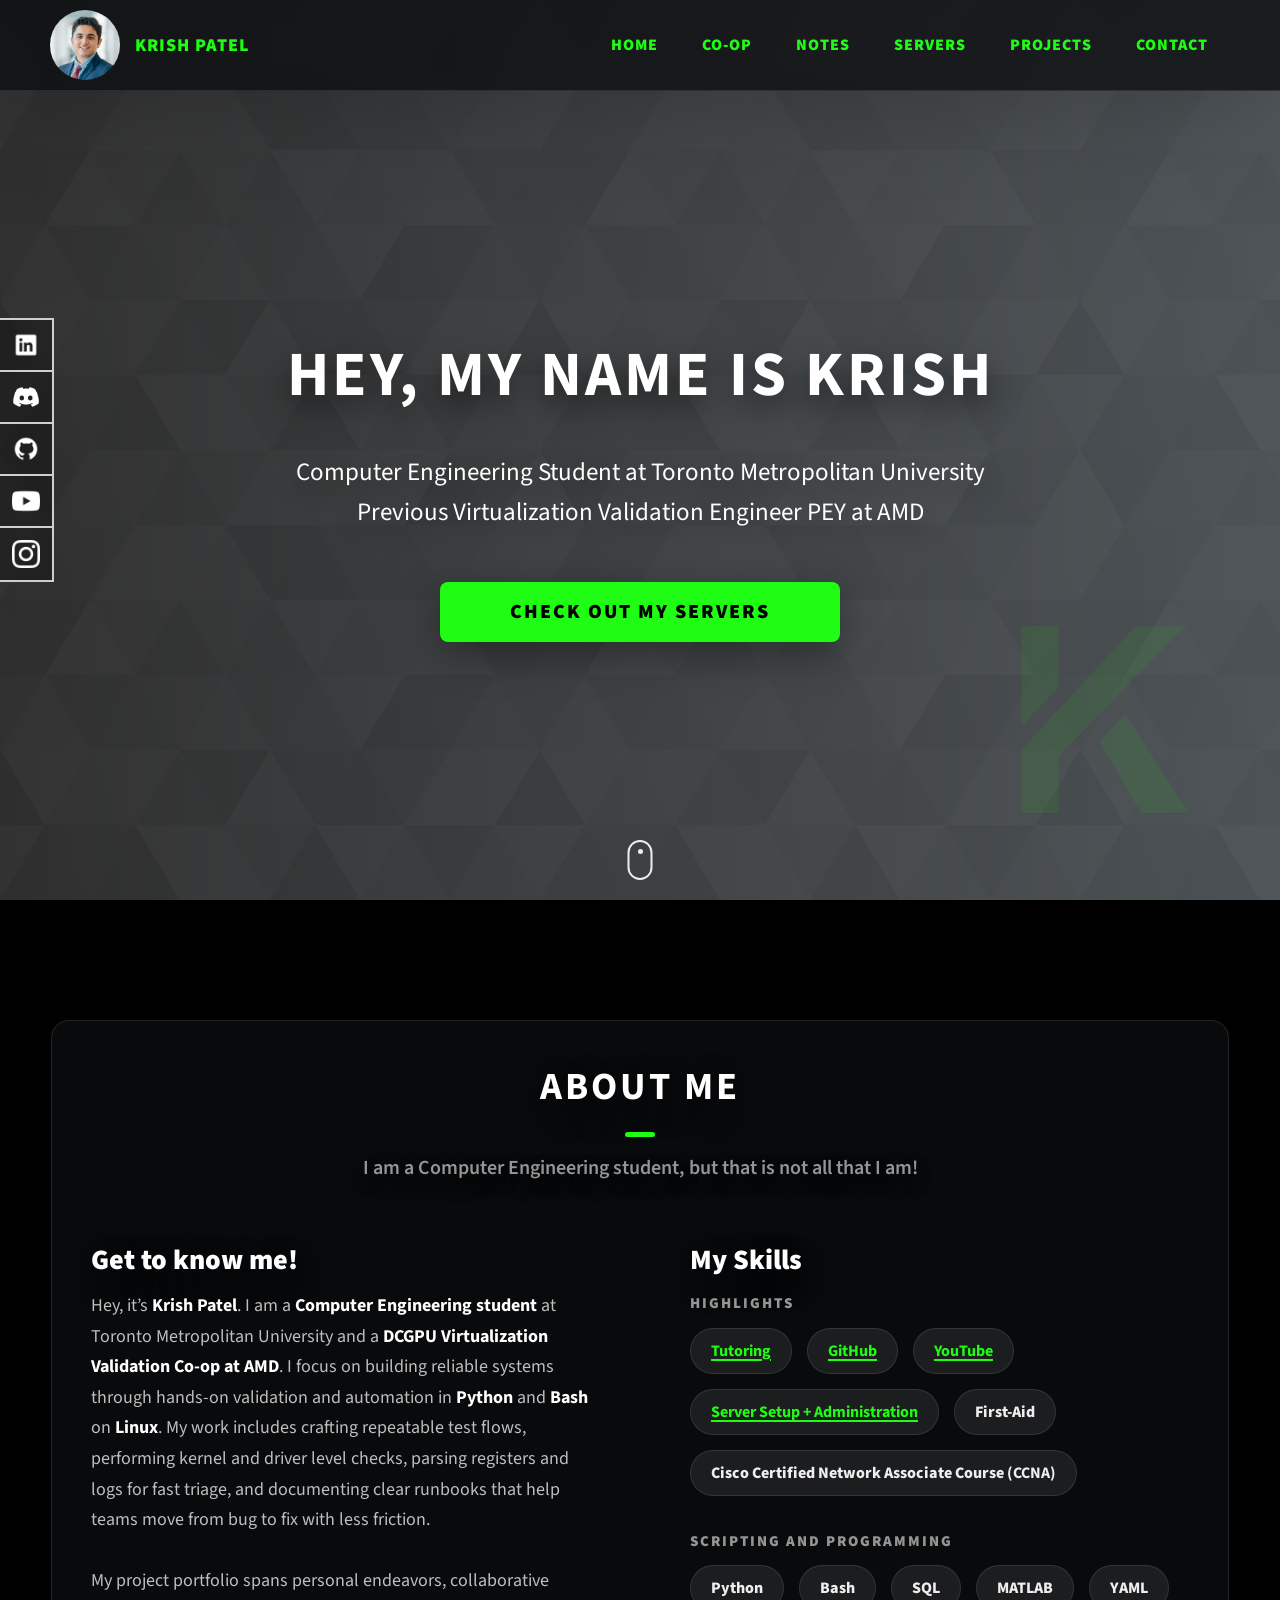
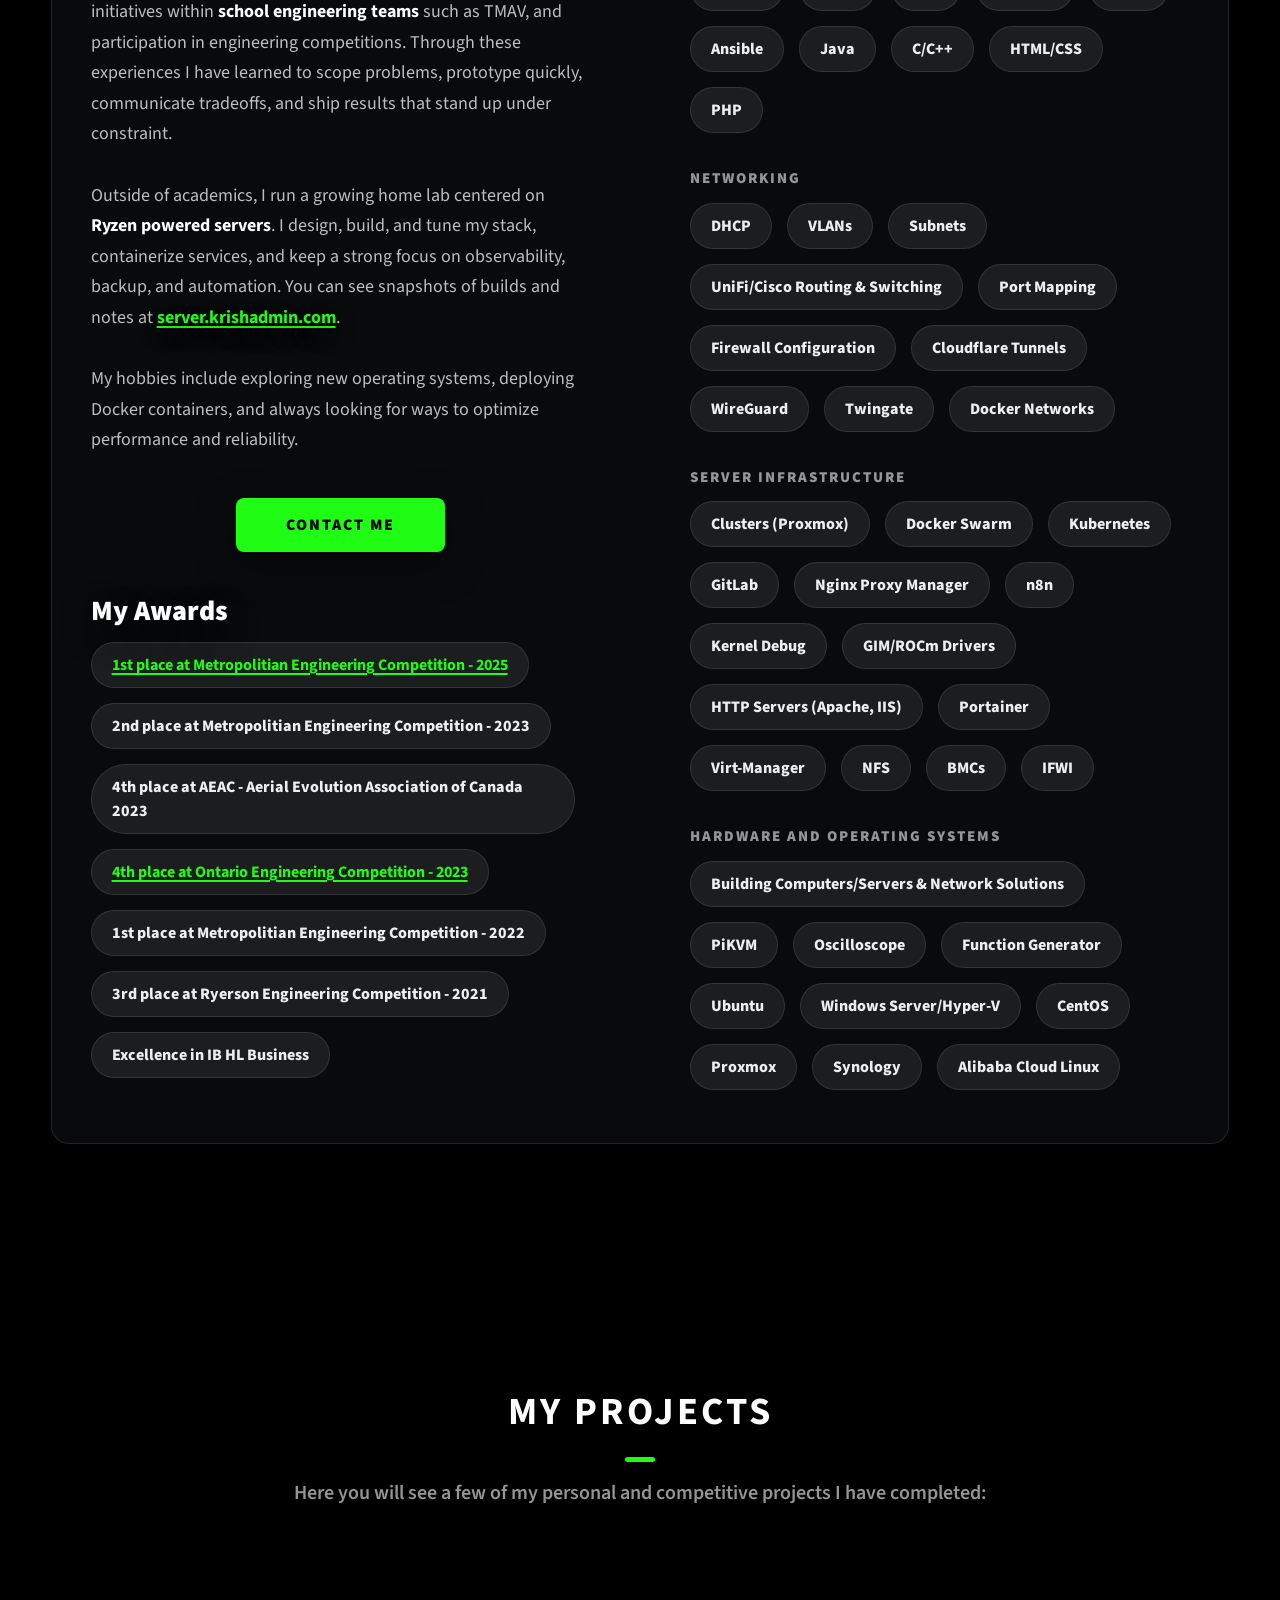
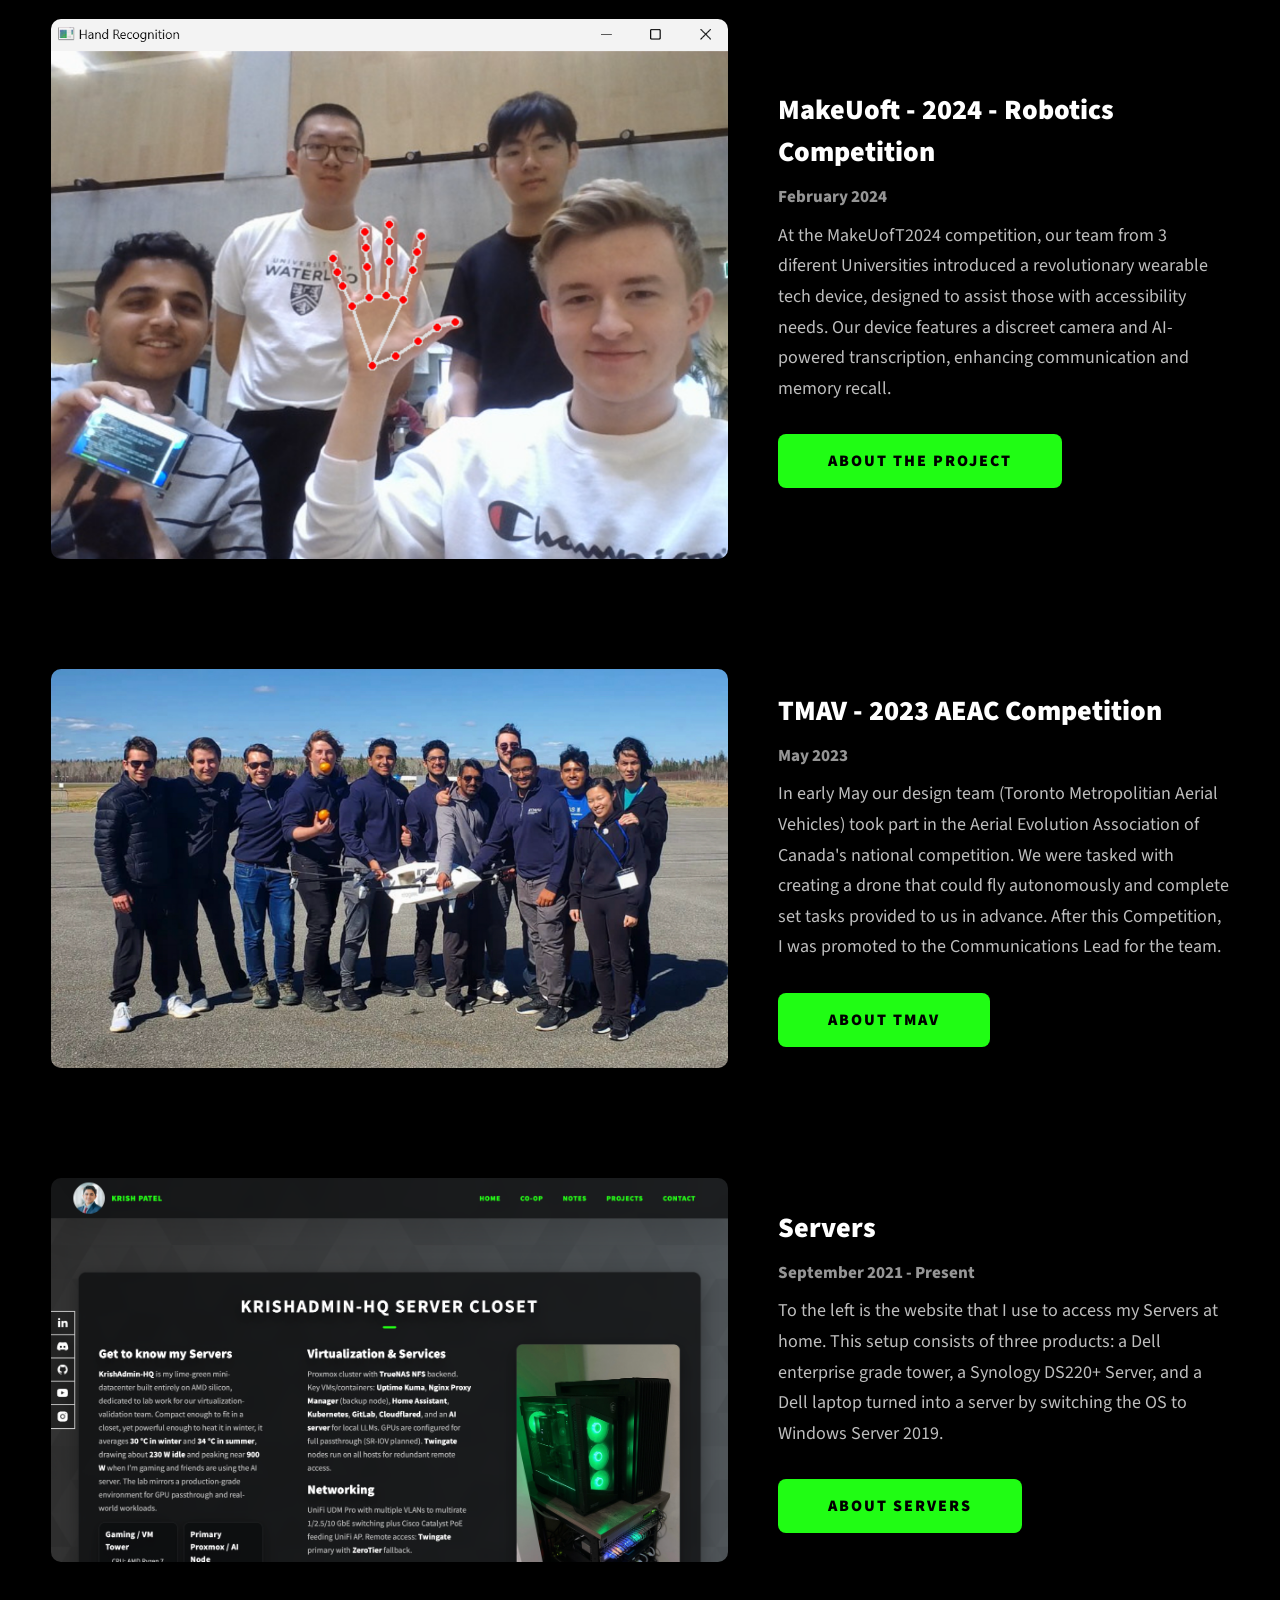
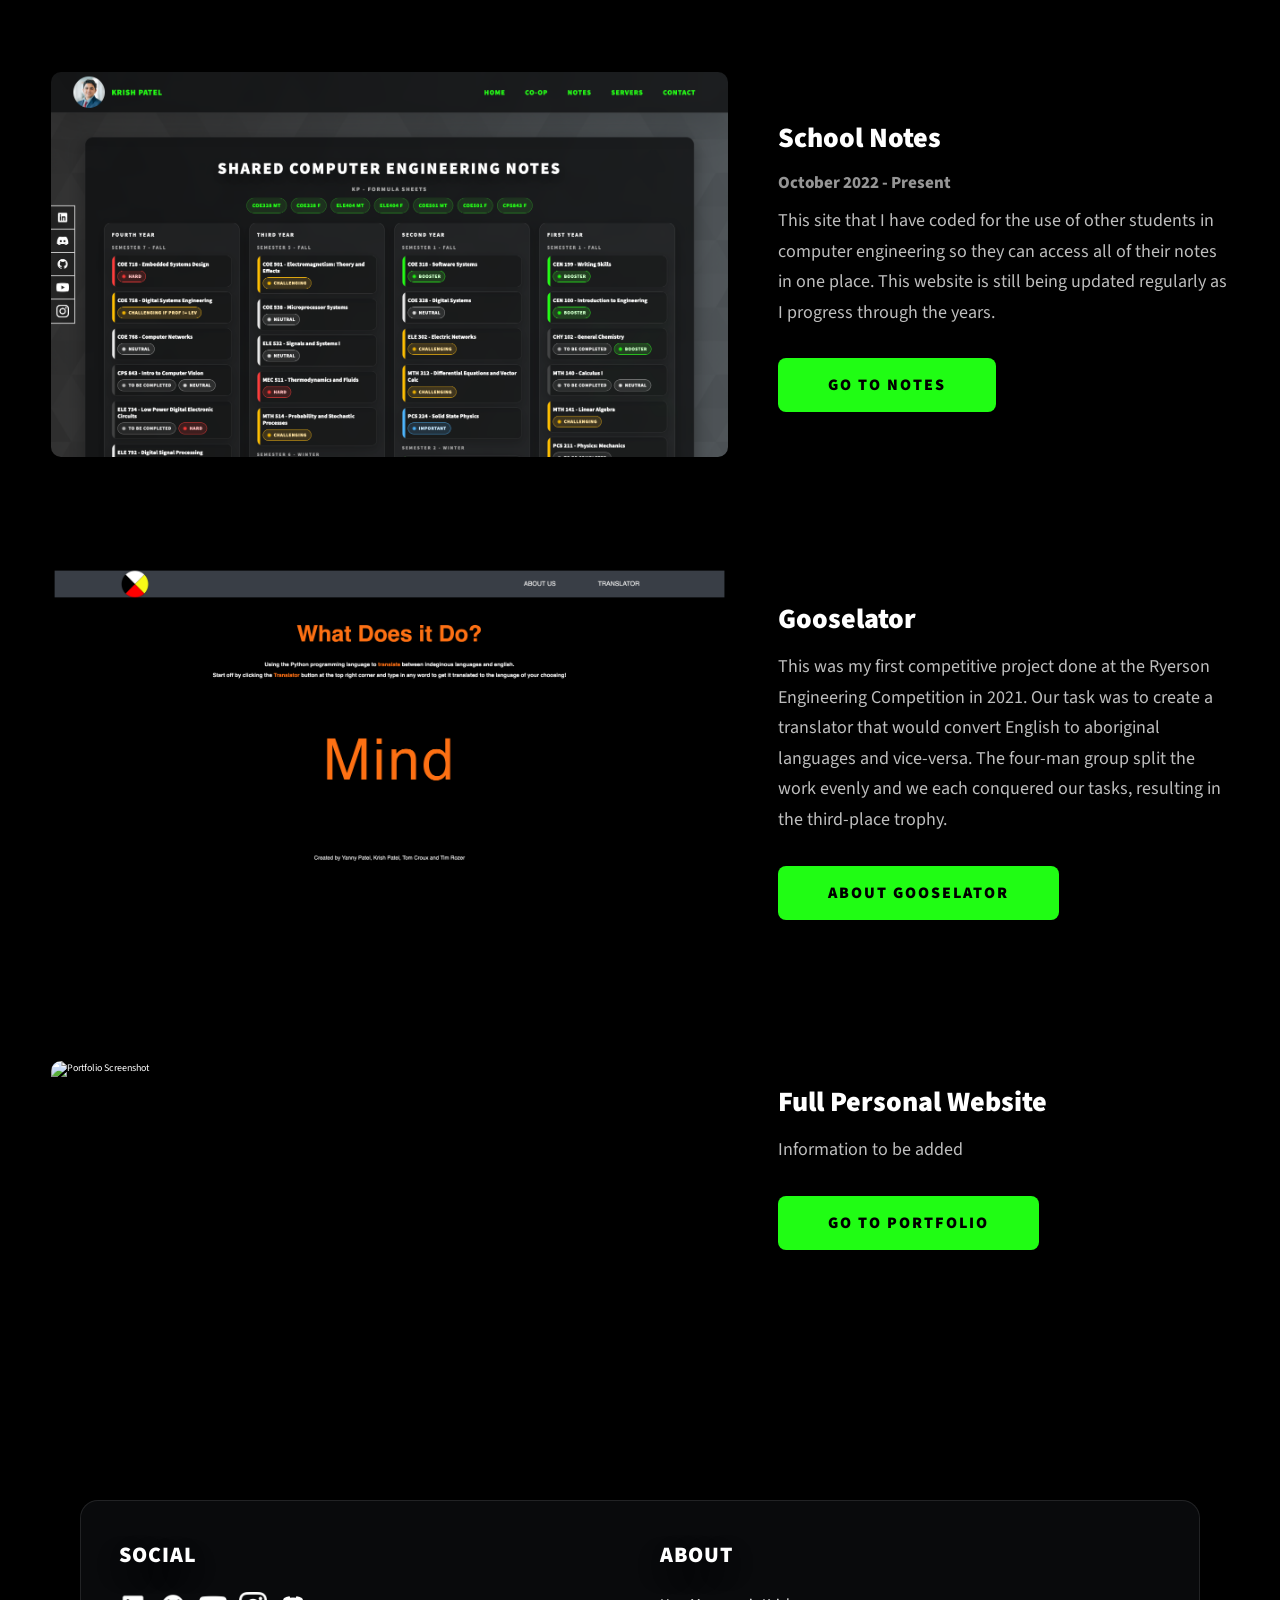
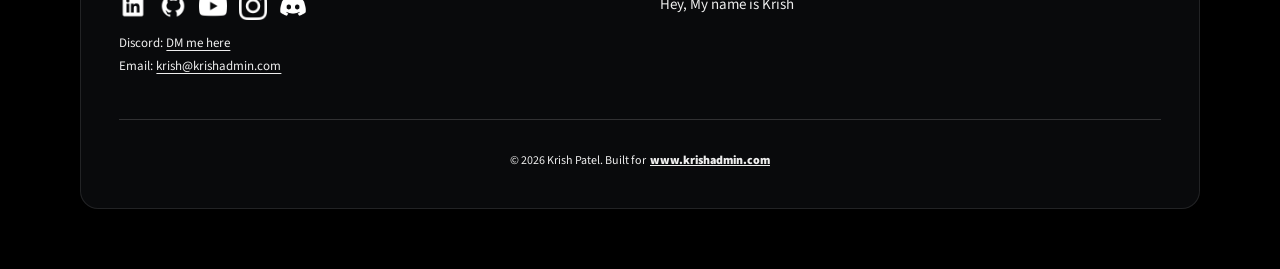
==== index.html @ ad691118 "New feature" ====
<!DOCTYPE html>
<html lang="en">
  <head>
    <meta name="google-site-verification" content="Ins5oDxeE3Eis7ehSoGjG_NsK9qtZJYJtkwU1JOhkPM" />
    <meta charset="UTF-8" />
    <meta name="viewport" content="width=device-width, initial-scale=1" />
    <meta http-equiv="X-UA-Compatible" content="IE=edge" />

    <title>Krish Patel</title>
    <meta name="description" content="Krish Patel's Portfolio" />

    <link rel="icon" href="./pics/LimeK.png" type="image/png" />

    <link rel="preconnect" href="https://fonts.googleapis.com" />
    <link rel="preconnect" href="https://fonts.gstatic.com" crossorigin />
    <link
      href="https://fonts.googleapis.com/css2?family=Source+Sans+3:wght@400;600;700;900&display=swap"
      rel="stylesheet"
    />
  </head>

  <body>
    <a class="skip-link" href="#home">Skip to content</a>

    <header class="header">
      <div class="header__content">
        <a class="header__logo-container" href="https://krishadmin.com" aria-label="Home">
          <div class="header__logo-img-cont">
            <img
              src="./pics/Krish_Patel_Face.jpg"
              alt="Krish Patel"
              class="header__logo-img"
              loading="lazy"
              decoding="async"
            />
          </div>
          <span class="header__logo-sub">Krish Patel</span>
        </a>

        <div class="header__main">
          <ul class="header__links">
            <li class="header__link-wrapper">
              <a href="https://krishadmin.com" class="header__link">Home</a>
            </li>
            <li class="header__link-wrapper">
              <a href="https://co-op.krishadmin.com" class="header__link" rel="noopener noreferrer">Co-op</a>
            </li>
            <li class="header__link-wrapper">
              <a href="https://notes.krishadmin.com" class="header__link" rel="noopener noreferrer">Notes</a>
            </li>
            <li class="header__link-wrapper">
              <a href="https://server.krishadmin.com" class="header__link" rel="noopener noreferrer">Servers</a>
            </li>
            <li class="header__link-wrapper">
              <a href="https://krishadmin.com/#projects" class="header__link">Projects</a>
            </li>
            <li class="header__link-wrapper">
              <a href="https://contact.krishadmin.com" class="header__link" rel="noopener noreferrer">Contact</a>
            </li>
          </ul>

          <button
            class="header__main-ham-menu-cont"
            type="button"
            aria-label="Open menu"
            aria-expanded="false"
            aria-controls="mobileMenu"
          >
            <span class="nav-icon" aria-hidden="true">
              <span></span><span></span><span></span>
            </span>
          </button>
        </div>
      </div>

      <nav class="header__sm-menu d-none" id="mobileMenu" hidden>
        <div class="header__sm-menu-content">
          <ul class="header__sm-menu-links">
            <li class="header__sm-menu-link"><a href="https://krishadmin.com">Home</a></li>
            <li class="header__sm-menu-link"><a href="https://co-op.krishadmin.com" rel="noopener noreferrer">Co-op</a></li>
            <li class="header__sm-menu-link"><a href="https://notes.krishadmin.com" rel="noopener noreferrer">Notes</a></li>
            <li class="header__sm-menu-link"><a href="https://server.krishadmin.com" rel="noopener noreferrer">Servers</a></li>
            <li class="header__sm-menu-link"><a href="https://krishadmin.com/#projects">Projects</a></li>
            <li class="header__sm-menu-link"><a href="https://contact.krishadmin.com" rel="noopener noreferrer">Contact</a></li>
          </ul>
        </div>
      </nav>
    </header>

    <aside class="site-socials" aria-label="Social links">
      <a
        href="https://www.linkedin.com/in/krishpatel-krishadmin"
        class="site-socials__link"
        target="_blank"
        rel="noopener noreferrer"
        aria-label="LinkedIn"
      >
        <img src="./pics/Icon-LinkedIn.png" alt="" class="site-socials__icon" loading="lazy" decoding="async" />
      </a>

      <a
        href="https://discord.com/users/290130274010923010"
        class="site-socials__link"
        target="_blank"
        rel="noopener noreferrer"
        aria-label="Discord"
      >
        <img src="./pics/Icon-Discord.png" alt="" class="site-socials__icon" loading="lazy" decoding="async" />
      </a>

      <a
        href="https://github.com/KrishPAdmin"
        class="site-socials__link"
        target="_blank"
        rel="noopener noreferrer"
        aria-label="GitHub"
      >
        <img src="./pics/Icon-Github.png" alt="" class="site-socials__icon" loading="lazy" decoding="async" />
      </a>

      <a
        href="https://www.youtube.com/channel/UCPOpecefAO1ub4KB50wDmjg"
        class="site-socials__link"
        target="_blank"
        rel="noopener noreferrer"
        aria-label="YouTube"
      >
        <img src="./pics/Icon-Youtube.png" alt="" class="site-socials__icon" loading="lazy" decoding="async" />
      </a>

      <a
        href="https://www.instagram.com/krish_admin/"
        class="site-socials__link site-socials__link--last"
        target="_blank"
        rel="noopener noreferrer"
        aria-label="Instagram"
      >
        <img src="./pics/Icon-Instagram.png" alt="" class="site-socials__icon" loading="lazy" decoding="async" />
      </a>
    </aside>

    <section id="home" class="home-hero">
      <div class="home-hero__content">
        <h1 class="heading-primary">Hey, My name is Krish</h1>

        <div class="home-hero__info">
          <p class="text-primary">
            Computer Engineering Student at Toronto Metropolitan University <br />
            Previous Virtualization Validation Engineer PEY at AMD
          </p>
        </div>

        <div class="home-hero__cta">
          <a
            href="https://server.krishadmin.com"
            class="btn btn--bg"
            style="background-color: #20fd14; color: black;"
            target="_blank"
            rel="noopener noreferrer"
          >
            Check out my Servers
          </a>
        </div>
      </div>

      <div class="home-hero__mouse-scroll-cont" aria-hidden="true">
        <div class="mouse"></div>
      </div>
    </section>

    <section id="about" class="about sec-pad">
      <div class="main-container">
        <div class="glass-panel about__panel">
          <h2 class="heading heading-sec heading-sec__mb-med">
            <span class="heading-sec__mainAbout">About Me</span>
            <span class="heading-sec__sub">
              I am a Computer Engineering student, but that is not all that I am!
            </span>
          </h2>

          <div class="about__content">
            <div class="about__content-main">
              <h3 class="about__content-title">Get to know me!</h3>
              <div class="about__content-details">
                <p class="about__content-details-para">
                  Hey, it’s <strong>Krish Patel</strong>. I am a <strong>Computer Engineering student</strong> at Toronto Metropolitan University and a <strong>DCGPU Virtualization Validation Co-op at AMD</strong>. I focus on building reliable systems through hands-on validation and automation in <strong>Python</strong> and <strong>Bash</strong> on <strong>Linux</strong>. My work includes crafting repeatable test flows, performing kernel and driver level checks, parsing registers and logs for fast triage, and documenting clear runbooks that help teams move from bug to fix with less friction.
                  <br /><br />
                  My project portfolio spans personal endeavors, collaborative initiatives within <strong>school engineering teams</strong> such as TMAV, and participation in engineering competitions. Through these experiences I have learned to scope problems, prototype quickly, communicate tradeoffs, and ship results that stand up under constraint.
                  <br /><br />
                  Outside of academics, I run a growing home lab centered on <strong>Ryzen powered servers</strong>. I design, build, and tune my stack, containerize services, and keep a strong focus on observability, backup, and automation. You can see snapshots of builds and notes at
                  <a class="about-link about-link--sig" href="https://server.krishadmin.com" rel="noopener noreferrer">server.krishadmin.com</a>.
                  <br /><br />
                  My hobbies include exploring new operating systems, deploying Docker containers, and always looking for ways to optimize performance and reliability.
                </p>
              </div>

              <a
                href="https://contact.krishadmin.com"
                class="btn btn--med btn--theme dynamicBgClr about__contact-btn"
                target="_blank"
                rel="noopener noreferrer"
              >
                Contact Me
              </a>

              <div class="about__awards">
                <h3 class="about__content-title">My Awards</h3>
                <div class="skills">
                  <div class="skills__skill"><a class="about-link" href="https://github.com/KrishPAdmin/MEC-2025-Sr-Design-Parking-Garage" target="_blank" rel="noopener noreferrer">1st place at Metropolitian Engineering Competition - 2025</a></div>
                  <div class="skills__skill">2nd place at Metropolitian Engineering Competition - 2023</div>
                  <div class="skills__skill">4th place at AEAC - Aerial Evolution Association of Canada 2023</div>
                  <div class="skills__skill"><a class="about-link" href="https://www.oec-cio.ca" target="_blank" rel="noopener noreferrer">4th place at Ontario Engineering Competition - 2023</a></div>
                  <div class="skills__skill">1st place at Metropolitian Engineering Competition - 2022</div>
                  <div class="skills__skill">3rd place at Ryerson Engineering Competition - 2021</div>
                  <div class="skills__skill">Excellence in IB HL Business</div>
                </div>
              </div>
            </div>

            <div class="about__content-skills">
              <h3 class="about__content-title">My Skills</h3>

              <div class="skills-groups">
                <div class="skills-group">
                  <h4 class="skills-group__title">Highlights</h4>
                  <div class="skills">
                    <div class="skills__skill"><a class="about-link" href="https://tutor.krishadmin.com" rel="noopener noreferrer">Tutoring</a></div>
                    <div class="skills__skill"><a class="about-link" href="https://github.com/KrishPAdmin" target="_blank" rel="noopener noreferrer">GitHub</a></div>
                    <div class="skills__skill"><a class="about-link" href="https://www.youtube.com/channel/UCPOpecefAO1ub4KB50wDmjg" target="_blank" rel="noopener noreferrer">YouTube</a></div>
                    <div class="skills__skill"><a class="about-link" href="https://server.krishadmin.com" rel="noopener noreferrer">Server Setup + Administration</a></div>
                    <div class="skills__skill">First-Aid</div>
                    <div class="skills__skill">Cisco Certified Network Associate Course <strong>(CCNA)</strong></div>
                  </div>
                </div>

                <div class="skills-group">
                  <h4 class="skills-group__title">Scripting and Programming</h4>
                  <div class="skills">
                    <div class="skills__skill">Python</div>
                    <div class="skills__skill">Bash</div>
                    <div class="skills__skill">SQL</div>
                    <div class="skills__skill">MATLAB</div>
                    <div class="skills__skill">YAML</div>
                    <div class="skills__skill">Ansible</div>
                    <div class="skills__skill">Java</div>
                    <div class="skills__skill">C/C++</div>
                    <div class="skills__skill">HTML/CSS</div>
                    <div class="skills__skill">PHP</div>
                  </div>
                </div>

                <div class="skills-group">
                  <h4 class="skills-group__title">Networking</h4>
                  <div class="skills">
                    <div class="skills__skill">DHCP</div>
                    <div class="skills__skill">VLANs</div>
                    <div class="skills__skill">Subnets</div>
                    <div class="skills__skill">UniFi/Cisco Routing & Switching</div>
                    <div class="skills__skill">Port Mapping</div>
                    <div class="skills__skill">Firewall Configuration</div>
                    <div class="skills__skill">Cloudflare Tunnels</div>
                    <div class="skills__skill">WireGuard</div>
                    <div class="skills__skill">Twingate</div>
                    <div class="skills__skill">Docker Networks</div>
                  </div>
                </div>

                <div class="skills-group">
                  <h4 class="skills-group__title">Server Infrastructure</h4>
                  <div class="skills">
                    <div class="skills__skill">Clusters (Proxmox)</div>
                    <div class="skills__skill">Docker Swarm</div>
                    <div class="skills__skill">Kubernetes</div>
                    <div class="skills__skill">GitLab</div>
                    <div class="skills__skill">Nginx Proxy Manager</div>
                    <div class="skills__skill">n8n</div>
                    <div class="skills__skill">Kernel Debug</div>
                    <div class="skills__skill">GIM/ROCm Drivers</div>
                    <div class="skills__skill">HTTP Servers (Apache, IIS)</div>
                    <div class="skills__skill">Portainer</div>
                    <div class="skills__skill">Virt-Manager</div>
                    <div class="skills__skill">NFS</div>
                    <div class="skills__skill">BMCs</div>
                    <div class="skills__skill">IFWI</div>
                  </div>
                </div>

                <div class="skills-group">
                  <h4 class="skills-group__title">Hardware and Operating Systems</h4>
                  <div class="skills">
                    <div class="skills__skill">Building Computers/Servers & Network Solutions</div>
                    <div class="skills__skill">PiKVM</div>
                    <div class="skills__skill">Oscilloscope</div>
                    <div class="skills__skill">Function Generator</div>
                    <div class="skills__skill">Ubuntu</div>
                    <div class="skills__skill">Windows Server/Hyper-V</div>
                    <div class="skills__skill">CentOS</div>
                    <div class="skills__skill">Proxmox</div>
                    <div class="skills__skill">Synology</div>
                    <div class="skills__skill">Alibaba Cloud Linux</div>
                  </div>
                </div>
              </div>
            </div>
          </div>

        </div>
      </div>
    </section>

    <section id="projects" class="projects sec-pad">
      <div class="main-container">
        <h2 class="heading heading-sec heading-sec__mb-bg">
          <span class="heading-sec__main">My Projects</span>
          <span class="heading-sec__sub">
            Here you will see a few of my personal and competitive projects I have completed:
          </span>
        </h2>

        <div class="projects__content">
          <div class="projects__row">
            <div class="projects__row-img-cont">
              <img src="./pics/MakeUoft_Group_Photo.png" alt="MakeUofT Group Photo" class="projects__row-img" loading="lazy" decoding="async" />
            </div>
            <div class="projects__row-content">
              <h3 class="projects__row-content-title">MakeUoft - 2024 - Robotics Competition</h3>
              <p class="projects__meta">February 2024</p>
              <p class="projects__row-content-desc">
                At the MakeUofT2024 competition, our team from 3 diferent Universities introduced a revolutionary wearable tech device, designed to assist those with accessibility needs. Our device features a discreet camera and AI-powered transcription, enhancing communication and memory recall.
              </p>
              <a href="https://devpost.com/software/rasp-debuggers" class="btn btn--med btn--theme dynamicBgClr" target="_blank" rel="noopener noreferrer">About the Project</a>
            </div>
          </div>

          <div class="projects__row">
            <div class="projects__row-img-cont">
              <img src="./pics/TMAV-Alma-2023-Group-Pic.png" alt="TMAV Group Pic" class="projects__row-img" loading="lazy" decoding="async" />
            </div>
            <div class="projects__row-content">
              <h3 class="projects__row-content-title">TMAV - 2023 AEAC Competition</h3>
              <p class="projects__meta">May 2023</p>
              <p class="projects__row-content-desc">
                In early May our design team (Toronto Metropolitian Aerial Vehicles) took part in the Aerial Evolution Association of Canada's national competition. We were tasked with creating a drone that could fly autonomously and complete set tasks provided to us in advance. After this Competition, I was promoted to the Communications Lead for the team.
              </p>
              <a href="https://tmav.ca" class="btn btn--med btn--theme dynamicBgClr" target="_blank" rel="noopener noreferrer">About TMAV</a>
            </div>
          </div>

          <div class="projects__row">
            <div class="projects__row-img-cont">
              <img src="./pics/Server-Portfolio-UI.png" alt="Servers Screenshot" class="projects__row-img" loading="lazy" decoding="async" />
            </div>
            <div class="projects__row-content">
              <h3 class="projects__row-content-title">Servers</h3>
              <p class="projects__meta">September 2021 - Present</p>
              <p class="projects__row-content-desc">
                To the left is the website that I use to access my Servers at home. This setup consists of three products: a Dell enterprise grade tower, a Synology DS220+ Server, and a Dell laptop turned into a server by switching the OS to Windows Server 2019.
              </p>
              <a href="https://server.krishadmin.com" class="btn btn--med btn--theme dynamicBgClr" rel="noopener noreferrer">About Servers</a>
            </div>
          </div>

          <div class="projects__row">
            <div class="projects__row-img-cont">
              <img src="./pics/Notes-Website-UI.png" alt="Notes Page Screenshot" class="projects__row-img" loading="lazy" decoding="async" />
            </div>
            <div class="projects__row-content">
              <h3 class="projects__row-content-title">School Notes</h3>
              <p class="projects__meta">October 2022 - Present</p>
              <p class="projects__row-content-desc">
                This site that I have coded for the use of other students in computer engineering so they can access all of their notes in one place. This website is still being updated regularly as I progress through the years.
              </p>
              <a href="https://notes.krishadmin.com" class="btn btn--med btn--theme dynamicBgClr" rel="noopener noreferrer">Go to Notes</a>
            </div>
          </div>

          <div class="projects__row">
            <div class="projects__row-img-cont">
              <img src="./pics/Gooselator-UI.png" alt="Gooselator Screenshot" class="projects__row-img" loading="lazy" decoding="async" />
            </div>
            <div class="projects__row-content">
              <h3 class="projects__row-content-title">Gooselator</h3>
              <p class="projects__row-content-desc">
                This was my first competitive project done at the Ryerson Engineering Competition in 2021. Our task was to create a translator that would convert English to aboriginal languages and vice-versa. The four-man group split the work evenly and we each conquered our tasks, resulting in the third-place trophy.
              </p>
              <a href="https://gooselator.krishadmin.com" class="btn btn--med btn--theme dynamicBgClr" rel="noopener noreferrer">About Gooselator</a>
            </div>
          </div>

          <div class="projects__row">
            <div class="projects__row-img-cont">
              <img src="./pics/Portfolio-UI.png" alt="Portfolio Screenshot" class="projects__row-img" loading="lazy" decoding="async" />
            </div>
            <div class="projects__row-content">
              <h3 class="projects__row-content-title">Full Personal Website</h3>
              <p class="projects__row-content-desc">Information to be added</p>
              <a href="https://krishadmin.com" class="btn btn--med btn--theme dynamicBgClr" rel="noopener noreferrer">Go to Portfolio</a>
            </div>
          </div>
        </div>
      </div>
    </section>

    <footer class="main-footer" aria-label="Footer">
      <div class="glass-panel footer__panel">
        <div class="main-footer__upper">
          <div class="main-footer__row-1">
            <div class="heading-sm">Social</div>
            <div class="main-footer__social-cont">
              <a href="https://www.linkedin.com/in/krishpatel-krishadmin" target="_blank" rel="noopener noreferrer" aria-label="LinkedIn">
                <img src="./pics/Icon-LinkedIn.png" alt="" class="main-footer__icon" loading="lazy" decoding="async" />
              </a>
              <a href="https://github.com/KrishPAdmin" target="_blank" rel="noopener noreferrer" aria-label="GitHub">
                <img src="./pics/Icon-Github.png" alt="" class="main-footer__icon" loading="lazy" decoding="async" />
              </a>
              <a href="https://www.youtube.com/channel/UCPOpecefAO1ub4KB50wDmjg" target="_blank" rel="noopener noreferrer" aria-label="YouTube">
                <img src="./pics/Icon-Youtube.png" alt="" class="main-footer__icon" loading="lazy" decoding="async" />
              </a>
              <a href="https://www.instagram.com/krish_admin/" target="_blank" rel="noopener noreferrer" aria-label="Instagram">
                <img src="./pics/Icon-Instagram.png" alt="" class="main-footer__icon" loading="lazy" decoding="async" />
              </a>
              <a href="https://discord.com/users/290130274010923010" target="_blank" rel="noopener noreferrer" aria-label="Discord">
                <img src="./pics/Icon-Discord.png" alt="" class="main-footer__icon" loading="lazy" decoding="async" />
              </a>
            </div>

            <div class="footer-emails">
              Discord: <a href="https://discord.com/users/290130274010923010" target="_blank" rel="noopener noreferrer">DM me here</a><br />
              Email: <a href="mailto:krish@krishadmin.com">krish@krishadmin.com</a>
            </div>
          </div>

          <div class="main-footer__row-2">
            <div class="heading-sm">About</div>
            <p class="main-footer__short-desc">
              Hey, My name is Krish
            </p>
          </div>
        </div>

        <div class="main-footer__lower">
          © <span id="yearNow"></span> Krish Patel. Built for <a href="https://krishadmin.com">www.krishadmin.com</a>
        </div>
      </div>
    </footer>

    <script>
      (function () {
        var btn = document.querySelector(".header__main-ham-menu-cont");
        var menu = document.getElementById("mobileMenu");
        var yearNow = document.getElementById("yearNow");

        if (yearNow) yearNow.textContent = String(new Date().getFullYear());
        if (!btn || !menu) return;

        function setOpen(open) {
          btn.setAttribute("aria-expanded", open ? "true" : "false");
          btn.setAttribute("aria-label", open ? "Close menu" : "Open menu");
          menu.hidden = !open;
          menu.classList.toggle("d-none", !open);
          document.body.style.overflow = open ? "hidden" : "";
        }

        function toggle() {
          var isOpen = btn.getAttribute("aria-expanded") === "true";
          setOpen(!isOpen);
        }

        btn.addEventListener("click", toggle);

        btn.addEventListener("keydown", function (e) {
          if (e.key === "Enter" || e.key === " ") {
            e.preventDefault();
            toggle();
          }
          if (e.key === "Escape") setOpen(false);
        });

        menu.addEventListener("click", function (e) {
          var a = e.target && e.target.closest ? e.target.closest("a") : null;
          if (a) setOpen(false);
        });

        document.addEventListener("keydown", function (e) {
          if (e.key === "Escape") setOpen(false);
        });

        window.addEventListener("resize", function () {
          if (window.matchMedia && window.matchMedia("(min-width: 601px)").matches) setOpen(false);
        });

        setOpen(false);
      })();
    </script>

    <style>
      :root {
        --accent: #20fd14;
        --bg: #000;
        --shadow: 0 12px 40px rgba(0, 0, 0, 0.35);
        --radius: 10px;
        --max: 120rem;
        --headerH: 9rem;

        --glassBg: rgba(12, 14, 16, 0.78);
        --glassBorder: rgba(255, 255, 255, 0.10);

        --textSoft: rgb(190, 190, 190);
        --textSub: rgb(149, 149, 149);
        --textOnGlass: #eee;

        --titleShadow: 0 12px 30px rgba(0, 0, 0, 0.55);
      }

      *, *::before, *::after { margin: 0; padding: 0; box-sizing: border-box; }
      html {
        font-size: 62.5%;
        scroll-behavior: smooth;
        font-family: "Source Sans 3", "Source Sans Pro", system-ui, -apple-system, Segoe UI, Roboto, Arial, sans-serif;
      }
      body {
        background-color: var(--bg);
        color: #fff;
        line-height: 1.5;
        overflow-x: hidden;
        position: relative;
        font-family: inherit;
      }

      button, input, select, textarea { font: inherit; }

      [hidden] { display: none !important; }

      body::before {
        content: "";
        position: fixed;
        inset: 0;
        z-index: -2;
        background:
          linear-gradient(to right, rgba(0, 0, 0, 0.80), rgba(37, 44, 49, 0.80)),
          url("./svg/common-bg.svg");
        background-position: center;
        background-size: cover;
        pointer-events: none;
      }

      body::after {
        content: "";
        position: fixed;
        inset: 0;
        z-index: -1;
        background-image: url("./pics/LimeK.png");
        background-repeat: no-repeat;
        background-position: right 4% bottom 6%;
        background-size: clamp(180px, 22vw, 360px);
        opacity: 0.08;
        pointer-events: none;
      }

      a { text-decoration: none; color: inherit; }
      li { list-style: none; }
      img { display: block; max-width: 100%; }

      section { scroll-margin-top: calc(var(--headerH) + 1rem); }

      a:focus-visible, button:focus-visible {
        outline: 3px solid var(--accent);
        outline-offset: 3px;
        border-radius: 8px;
      }

      .skip-link {
        position: absolute;
        left: -9999px;
        top: 1.2rem;
        padding: 1rem 1.2rem;
        background: #fff;
        color: #000;
        border-radius: 8px;
        z-index: 9999;
      }
      .skip-link:focus { left: 1.2rem; }

      .main-container { max-width: var(--max); margin: auto; width: 92%; }
      .sec-pad { padding: 12rem 0; }
      @media only screen and (max-width: 56.25em) { .sec-pad { padding: 8rem 0; } }

      .glass-panel {
        background: var(--glassBg);
        backdrop-filter: blur(10px);
        -webkit-backdrop-filter: blur(10px);
        border: 1px solid var(--glassBorder);
        border-radius: 18px;
        box-shadow: var(--shadow);
      }

      .about__panel,
      .footer__panel {
        max-width: 112rem;
        margin: 0 auto;
        padding: clamp(2.4rem, 3vw, 5.2rem);
      }
      @media (min-width: 56.25em) {
        .about__panel { max-width: 118rem; }
      }

      .heading-primary {
        color: #fff;
        font-size: clamp(3.6rem, 5vw, 6.3rem);
        text-transform: uppercase;
        letter-spacing: 3px;
        text-align: center;
        text-shadow: var(--titleShadow);
      }

      .heading-sec__mb-bg { margin-bottom: 11rem; }
      @media only screen and (max-width: 56.25em) { .heading-sec__mb-bg { margin-bottom: 8rem; } }

      .heading-sec__mb-med { margin-bottom: 5.5rem; }
      @media only screen and (max-width: 56.25em) { .heading-sec__mb-med { margin-bottom: 4.5rem; } }

      .heading-sec__main,
      .heading-sec__mainAbout {
        display: block;
        font-size: clamp(2.6rem, 3vw, 4rem);
        text-transform: uppercase;
        letter-spacing: 3px;
        text-align: center;
        margin-bottom: 3.5rem;
        position: relative;
        text-shadow: var(--titleShadow);
        color: #fff;
      }

      .heading-sec__main::after,
      .heading-sec__mainAbout::after {
        content: "";
        position: absolute;
        top: calc(100% + 1.5rem);
        height: 5px;
        width: 3rem;
        background: var(--accent);
        left: 50%;
        transform: translateX(-50%);
        border-radius: 999px;
      }

      .heading-sec__sub {
        display: block;
        text-align: center;
        color: var(--textSub);
        font-size: 2rem;
        font-weight: 600;
        max-width: 80rem;
        margin: auto;
        line-height: 1.6;
        text-shadow: 0 8px 22px rgba(0, 0, 0, 0.35);
      }

      .heading-sm {
        color: #fff;
        font-size: 2.2rem;
        text-transform: uppercase;
        letter-spacing: 1px;
        font-weight: 900;
        text-shadow: 0 10px 24px rgba(0, 0, 0, 0.45);
      }

      .text-primary {
        color: #fff;
        font-size: clamp(1.9rem, 2.2vw, 2.5rem);
        text-align: center;
        width: 100%;
        line-height: 1.6;
        text-shadow: 0 10px 24px rgba(0, 0, 0, 0.45);
      }

      .btn {
        background: #000;
        color: var(--accent);
        text-transform: uppercase;
        letter-spacing: 2px;
        display: inline-block;
        font-weight: 900;
        border-radius: 8px;
        box-shadow: var(--shadow);
        transition: transform 0.2s ease, filter 0.2s ease, color 0.2s ease;
      }
      .btn:hover { transform: translateY(-2px); filter: brightness(1.04); color: #fff; }
      .btn--bg { padding: 1.5rem 7rem; font-size: 2rem; }
      .btn--med { padding: 1.5rem 5rem; font-size: 1.6rem; }
      .btn--theme { background: var(--accent); color: #000; }
      .dynamicBgClr { background: var(--accent); color: #000; }

      .header {
        position: fixed;
        width: 100%;
        z-index: 1000;
        background: var(--glassBg);
        backdrop-filter: blur(10px);
        -webkit-backdrop-filter: blur(10px);
        border-bottom: 1px solid var(--glassBorder);
        box-shadow: 0 10px 100px rgba(0, 0, 0, 0.22);
      }

      .header__content {
        display: flex;
        align-items: center;
        justify-content: space-between;
        padding: 1rem 5rem;
        min-height: var(--headerH);
      }
      @media only screen and (max-width: 56.25em) { .header__content { padding: 0 2rem; } }

      .header__logo-container {
        display: flex;
        align-items: center;
        cursor: pointer;
        color: var(--accent);
        transition: filter 0.2s ease;
      }
      .header__logo-container:hover { filter: brightness(1.10); }

      .header__logo-img-cont {
        width: 7rem;
        height: 7rem;
        border-radius: 50px;
        overflow: hidden;
        margin-right: 1.5rem;
        background: var(--accent);
      }
      @media only screen and (max-width: 56.25em) {
        .header__logo-img-cont { width: 4.5rem; height: 4.5rem; margin-right: 1.2rem; }
      }
      .header__logo-img { width: 100%; height: 100%; object-fit: cover; object-position: center; }
      .header__logo-sub { font-size: 1.8rem; text-transform: uppercase; font-weight: 900; letter-spacing: 1px; }

      .header__main { display: flex; align-items: center; gap: 1rem; }
      .header__links { display: flex; }
      @media only screen and (max-width: 37.5em) { .header__links { display: none; } }

      .header__link {
        padding: 2.2rem 2.2rem;
        display: inline-block;
        font-size: 1.6rem;
        color: var(--accent);
        text-transform: uppercase;
        letter-spacing: 1px;
        font-weight: 900;
        transition: background 0.2s ease, filter 0.2s ease;
        border-radius: 10px;
      }
      .header__link:hover { filter: brightness(1.10); background: rgba(32, 253, 20, 0.10); }

      .header__main-ham-menu-cont {
        display: none;
        width: 4.2rem;
        height: 4.2rem;
        border-radius: 12px;
        background: rgba(255, 255, 255, 0.06);
        border: 1px solid rgba(255, 255, 255, 0.14);
        align-items: center;
        justify-content: center;
        cursor: pointer;
        user-select: none;
      }
      @media only screen and (max-width: 37.5em) { .header__main-ham-menu-cont { display: inline-flex; } }

      .nav-icon {
        width: 2.2rem;
        height: 1.6rem;
        display: inline-flex;
        flex-direction: column;
        justify-content: space-between;
      }
      .nav-icon span {
        height: 2px;
        width: 100%;
        background: var(--accent);
        border-radius: 999px;
        transition: transform 0.22s ease, opacity 0.22s ease;
      }

      .header__main-ham-menu-cont[aria-expanded="true"] .nav-icon span:nth-child(1) { transform: translateY(7px) rotate(45deg); }
      .header__main-ham-menu-cont[aria-expanded="true"] .nav-icon span:nth-child(2) { opacity: 0; }
      .header__main-ham-menu-cont[aria-expanded="true"] .nav-icon span:nth-child(3) { transform: translateY(-7px) rotate(-45deg); }

      .header__sm-menu {
        position: absolute;
        top: 100%;
        left: 0;
        background: rgba(12, 14, 16, 0.90);
        backdrop-filter: blur(10px);
        -webkit-backdrop-filter: blur(10px);
        width: 100%;
        border-top: 1px solid rgba(255, 255, 255, 0.12);
      }

      .header__sm-menu-link a {
        display: block;
        padding: 2.1rem 2.4rem;
        font-size: 1.6rem;
        color: var(--accent);
        text-align: right;
        border-bottom: 1px solid rgba(255, 255, 255, 0.12);
        font-weight: 900;
        text-transform: uppercase;
        letter-spacing: 2px;
        transition: filter 0.2s ease, background 0.2s ease;
      }
      .header__sm-menu-link a:hover { filter: brightness(1.10); background: rgba(32, 253, 20, 0.10); }

      .d-none { display: none; }

      .site-socials {
        position: fixed;
        left: 0;
        top: 50%;
        transform: translateY(-50%);
        z-index: 900;
        border: 2px solid rgba(238, 238, 238, 0.85);
        border-left: 0;
        background: rgba(0, 0, 0, 0.30);
        backdrop-filter: blur(6px);
        -webkit-backdrop-filter: blur(6px);
      }

      .site-socials__link {
        width: 5.2rem;
        height: 5.2rem;
        display: flex;
        align-items: center;
        justify-content: center;
        border-bottom: 2px solid rgba(238, 238, 238, 0.85);
        transition: background 0.2s ease;
      }
      .site-socials__link:hover { background: rgba(255, 255, 255, 0.10); }
      .site-socials__link--last { border-bottom: 0; }

      .site-socials__icon,
      .main-footer__icon {
        width: 2.8rem;
        height: 2.8rem;
        object-fit: contain;
      }

      @media only screen and (max-width: 56.25em) { .site-socials { display: none; } }

      .home-hero {
        min-height: 100vh;
        min-height: 100svh;
        height: 100vh;
        height: 100svh;
        position: relative;
        padding-top: var(--headerH);
        display: flex;
        align-items: center;
        justify-content: center;
      }

      .home-hero__content {
        position: relative;
        z-index: 1;
        max-width: 90rem;
        width: 92%;
        text-align: center;
        padding: 6rem 0 8rem 0;
      }
      @media only screen and (max-width: 37.5em) { .home-hero__content { padding: 10rem 0 10rem 0; } }

      .home-hero__info { margin: 3rem auto 0 auto; max-width: 80rem; }
      .home-hero__cta { margin-top: 5rem; text-align: center; }

      .home-hero__mouse-scroll-cont {
        position: absolute;
        z-index: 2;
        bottom: 2.2%;
        left: 50%;
        transform: translateX(-50%);
      }
      @media only screen and (max-width: 37.5em) { .home-hero__mouse-scroll-cont { display: none; } }

      .about { background: transparent; }

      .about__content { display: grid; grid-template-columns: 1fr 1fr; grid-gap: 10rem; }
      @media only screen and (max-width: 56.25em) { .about__content { grid-template-columns: 1fr; grid-gap: 8rem; } }

      .about__content-title {
        font-weight: 900;
        font-size: 2.8rem;
        margin-bottom: 1rem;
        color: #fff;
        text-shadow: var(--titleShadow);
      }
      @media only screen and (max-width: 37.5em) { .about__content-title { font-size: 2.4rem; } }

      .about__content-details-para {
        font-size: 1.8rem;
        color: var(--textSoft);
        max-width: 60rem;
        line-height: 1.7;
        margin-bottom: 1rem;
      }

      .about__content-details-para strong { color: #fff; }

      .about-link {
        color: var(--accent);
        text-decoration: underline;
        text-decoration-thickness: 2px;
        text-underline-offset: 3px;
        font-weight: 700;
      }

      .about-link--sig {
        color: var(--accent);
        text-shadow: 0 10px 24px rgba(0, 0, 0, 0.45);
      }

      .about__content-main { display: flex; flex-direction: column; }
      .about__contact-btn { margin-top: 3.2rem; align-self: center; }
      .about__awards { margin-top: 3.8rem; }

      .skills-groups { margin-top: 1.2rem; }
      .skills-group { margin-top: 2.0rem; }
      .skills-group:first-child { margin-top: 0; }

      .skills-group__title {
        font-size: 1.5rem;
        letter-spacing: 2px;
        text-transform: uppercase;
        font-weight: 900;
        color: var(--textSub);
        margin: 0 0 1.2rem 0;
      }

      .skills { display: flex; flex-wrap: wrap; }
      .skills__skill {
        padding: 1rem 2rem;
        margin-bottom: 1.5rem;
        margin-right: 1.5rem;
        font-size: 1.6rem;
        background: rgba(255, 255, 255, 0.08);
        border: 1px solid rgba(255, 255, 255, 0.10);
        border-radius: 999px;
        font-weight: 800;
        color: var(--textOnGlass);
      }

      .projects__row {
        display: grid;
        grid-template-columns: 1.5fr 1fr;
        grid-gap: 5rem;
        margin-bottom: 11rem;
      }
      @media only screen and (max-width: 56.25em) {
        .projects__row { grid-template-columns: 1fr; grid-gap: 2rem; margin-bottom: 8rem; text-align: center; }
      }

      .projects__row-img-cont { overflow: hidden; border-radius: var(--radius); box-shadow: var(--shadow); }
      .projects__row-img { width: 100%; display: block; object-fit: cover; }

      .projects__row-content {
        padding: 2rem 0;
        display: flex;
        justify-content: center;
        flex-direction: column;
        align-items: flex-start;
      }
      @media only screen and (max-width: 56.25em) { .projects__row-content { align-items: center; } }

      .projects__row-content-title {
        font-weight: 900;
        color: #fff;
        font-size: 2.8rem;
        margin-bottom: 1.2rem;
        text-shadow: var(--titleShadow);
      }
      @media only screen and (max-width: 37.5em) { .projects__row-content-title { font-size: 2.4rem; } }

      .projects__row-content-desc {
        font-size: 1.8rem;
        color: var(--textSoft);
        max-width: 60rem;
        line-height: 1.7;
        margin-bottom: 3rem;
      }

      .projects__meta { font-size: 1.7rem; font-weight: 800; color: var(--textSub); margin: 0 0 1rem 0; }

      .main-footer { background: transparent; padding: 0 0 6rem 0; }
      .main-footer__upper { display: flex; justify-content: space-between; gap: 4rem; padding: 0; flex-wrap: wrap; }
      .main-footer__row-1, .main-footer__row-2 { flex: 1; min-width: 28rem; }

      .main-footer__short-desc { margin-top: 2rem; color: #eee; font-size: 1.5rem; line-height: 1.7; }
      .main-footer__social-cont { margin-top: 2rem; display: flex; align-items: center; gap: 1.2rem; flex-wrap: wrap; }

      .footer-emails {
        color: var(--textOnGlass);
        font-size: 1.3rem;
        line-height: 1.8;
        margin-top: 1.2rem;
      }
      .footer-emails a { text-decoration: underline; text-underline-offset: 3px; }

      .main-footer__lower {
        margin-top: 4rem;
        padding: 3.2rem 0 0 0;
        border-top: 1px solid rgba(255, 255, 255, 0.16);
        color: #eee;
        font-size: 1.2rem;
        text-align: center;
      }
      .main-footer__lower a { text-decoration: underline; font-weight: 900; margin-left: 2px; }

      .mouse {
        width: 25px;
        height: 40px;
        border: 2px solid #eee;
        border-radius: 60px;
        position: relative;
        overflow: hidden;
      }
      .mouse::before {
        content: "";
        width: 5px;
        height: 5px;
        position: absolute;
        top: 7px;
        left: 50%;
        transform: translateX(-50%);
        background-color: #eee;
        border-radius: 50%;
        opacity: 1;
        animation: wheel 1.5s infinite;
      }
      @keyframes wheel { to { opacity: 0; top: 27px; } }

      @media (prefers-reduced-motion: reduce) {
        html { scroll-behavior: auto; }
        .btn, .nav-icon span { transition: none; }
        .mouse::before { animation: none; }
      }
    </style>
  </body>
</html>
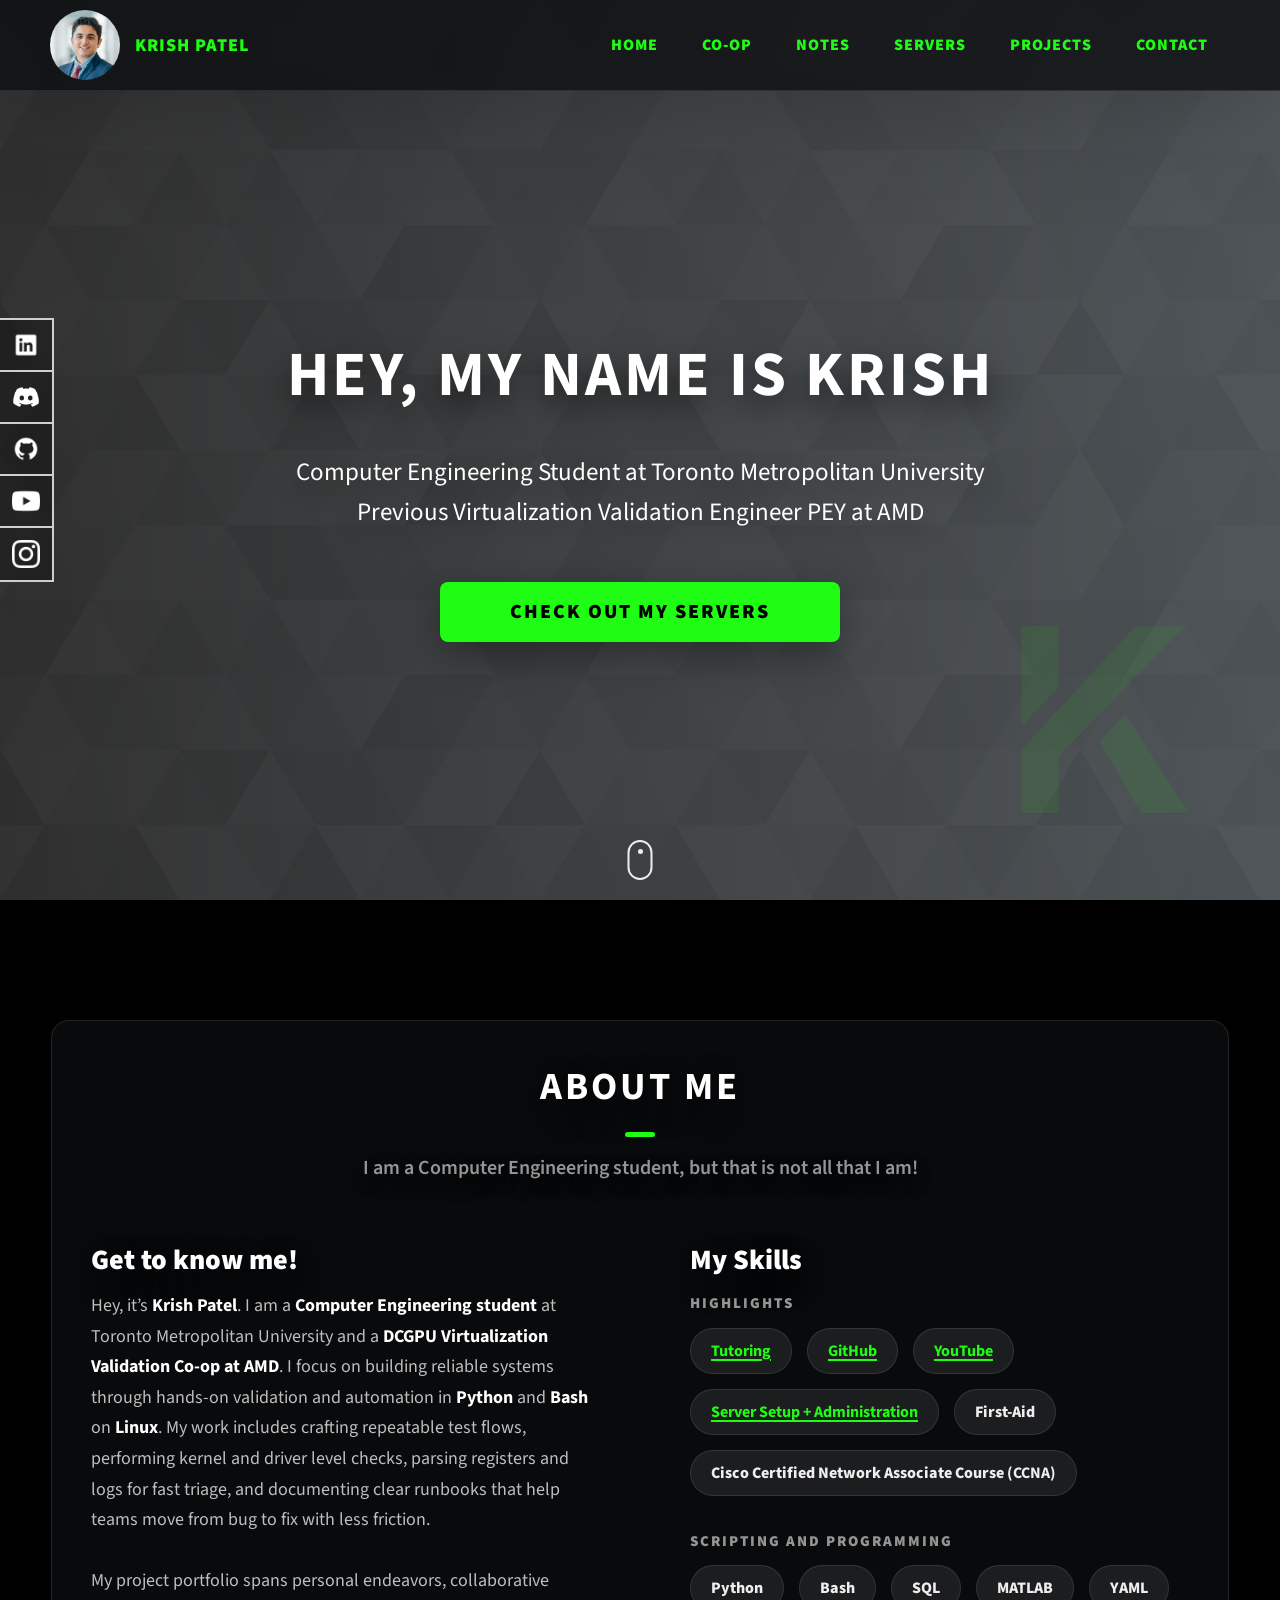
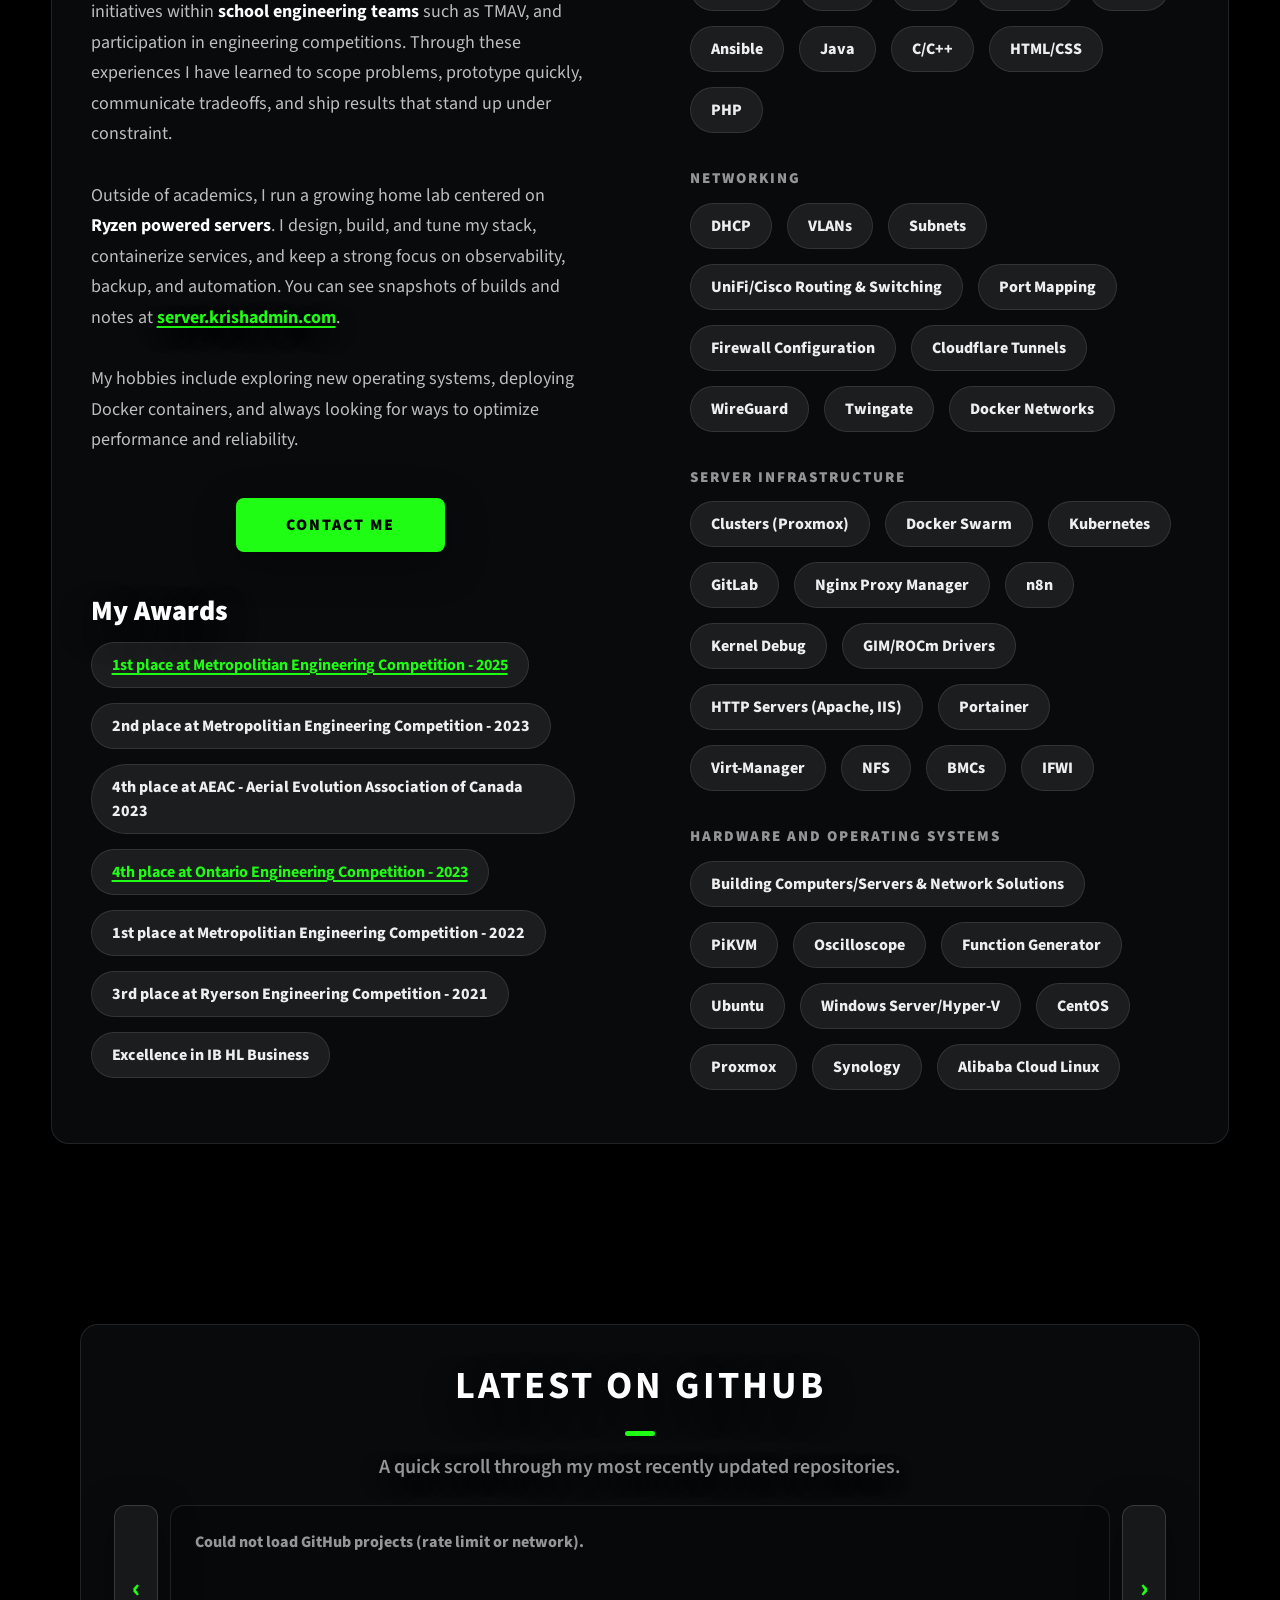
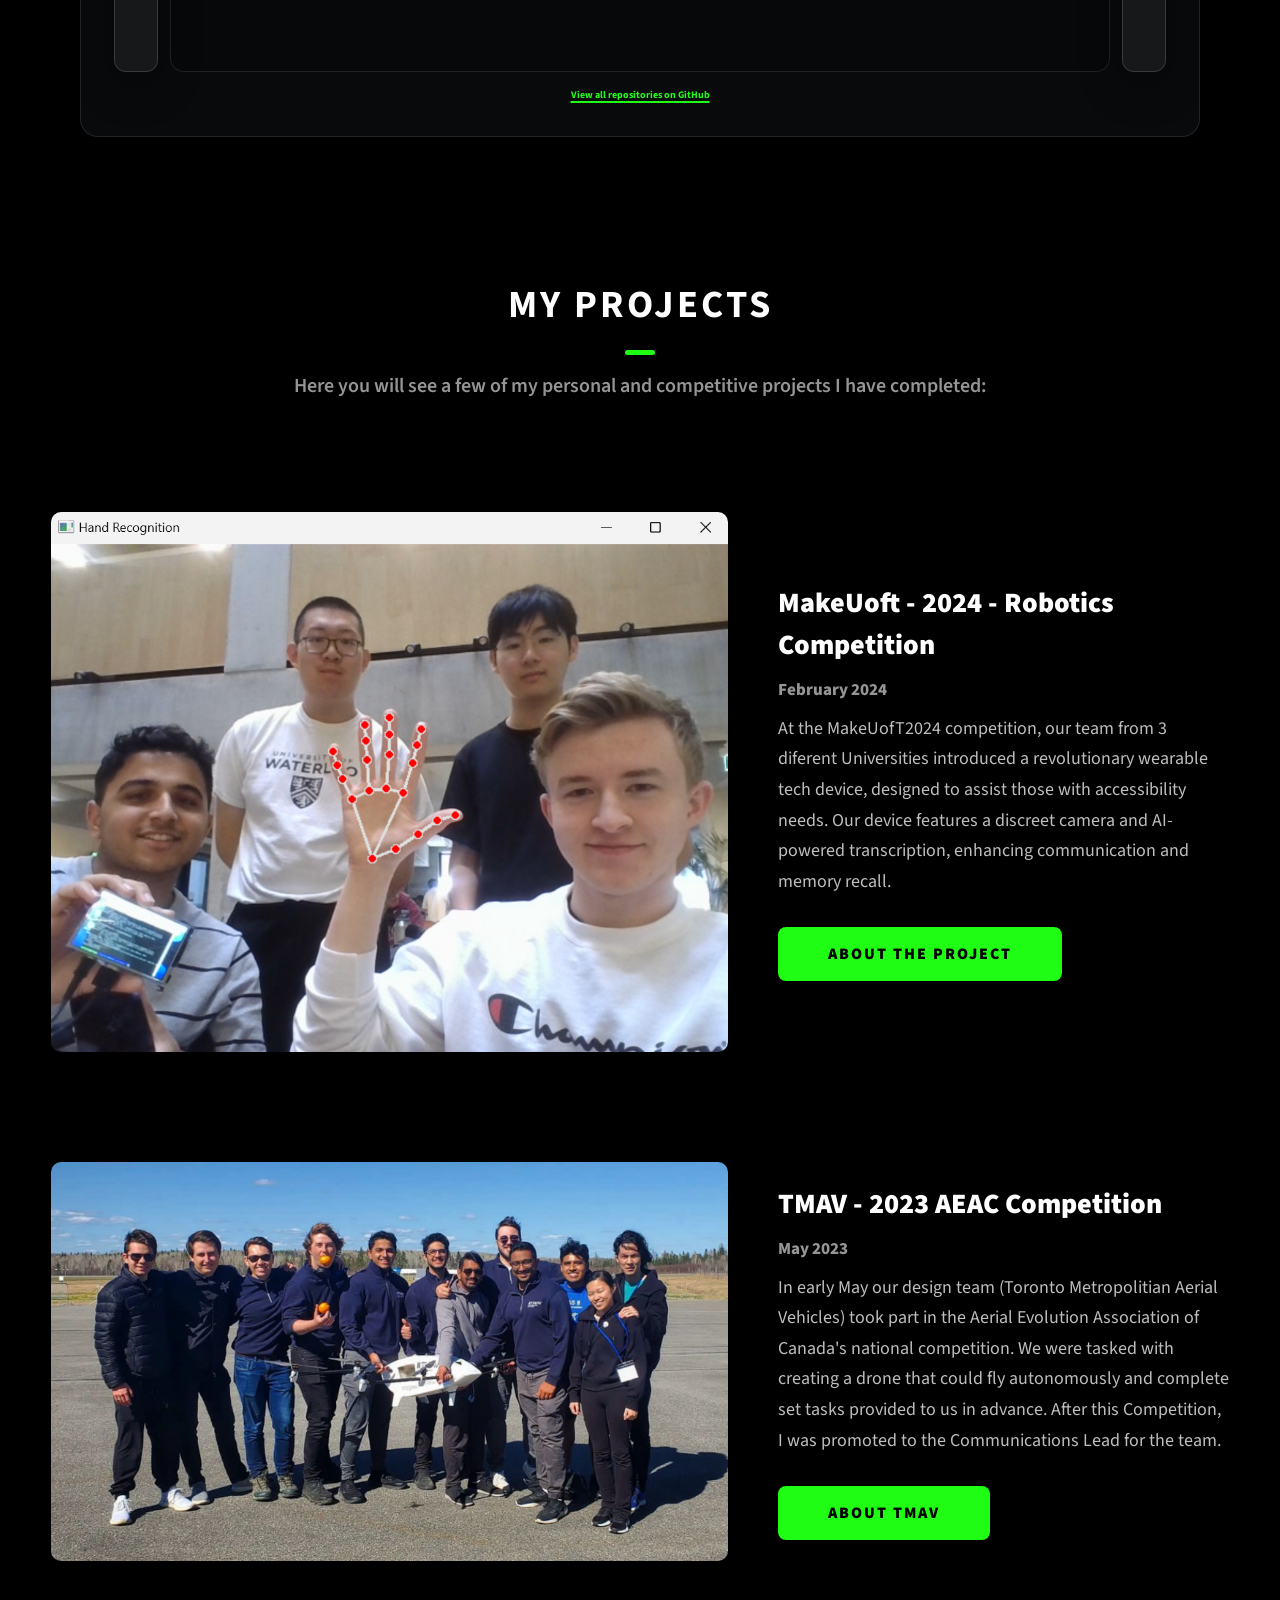
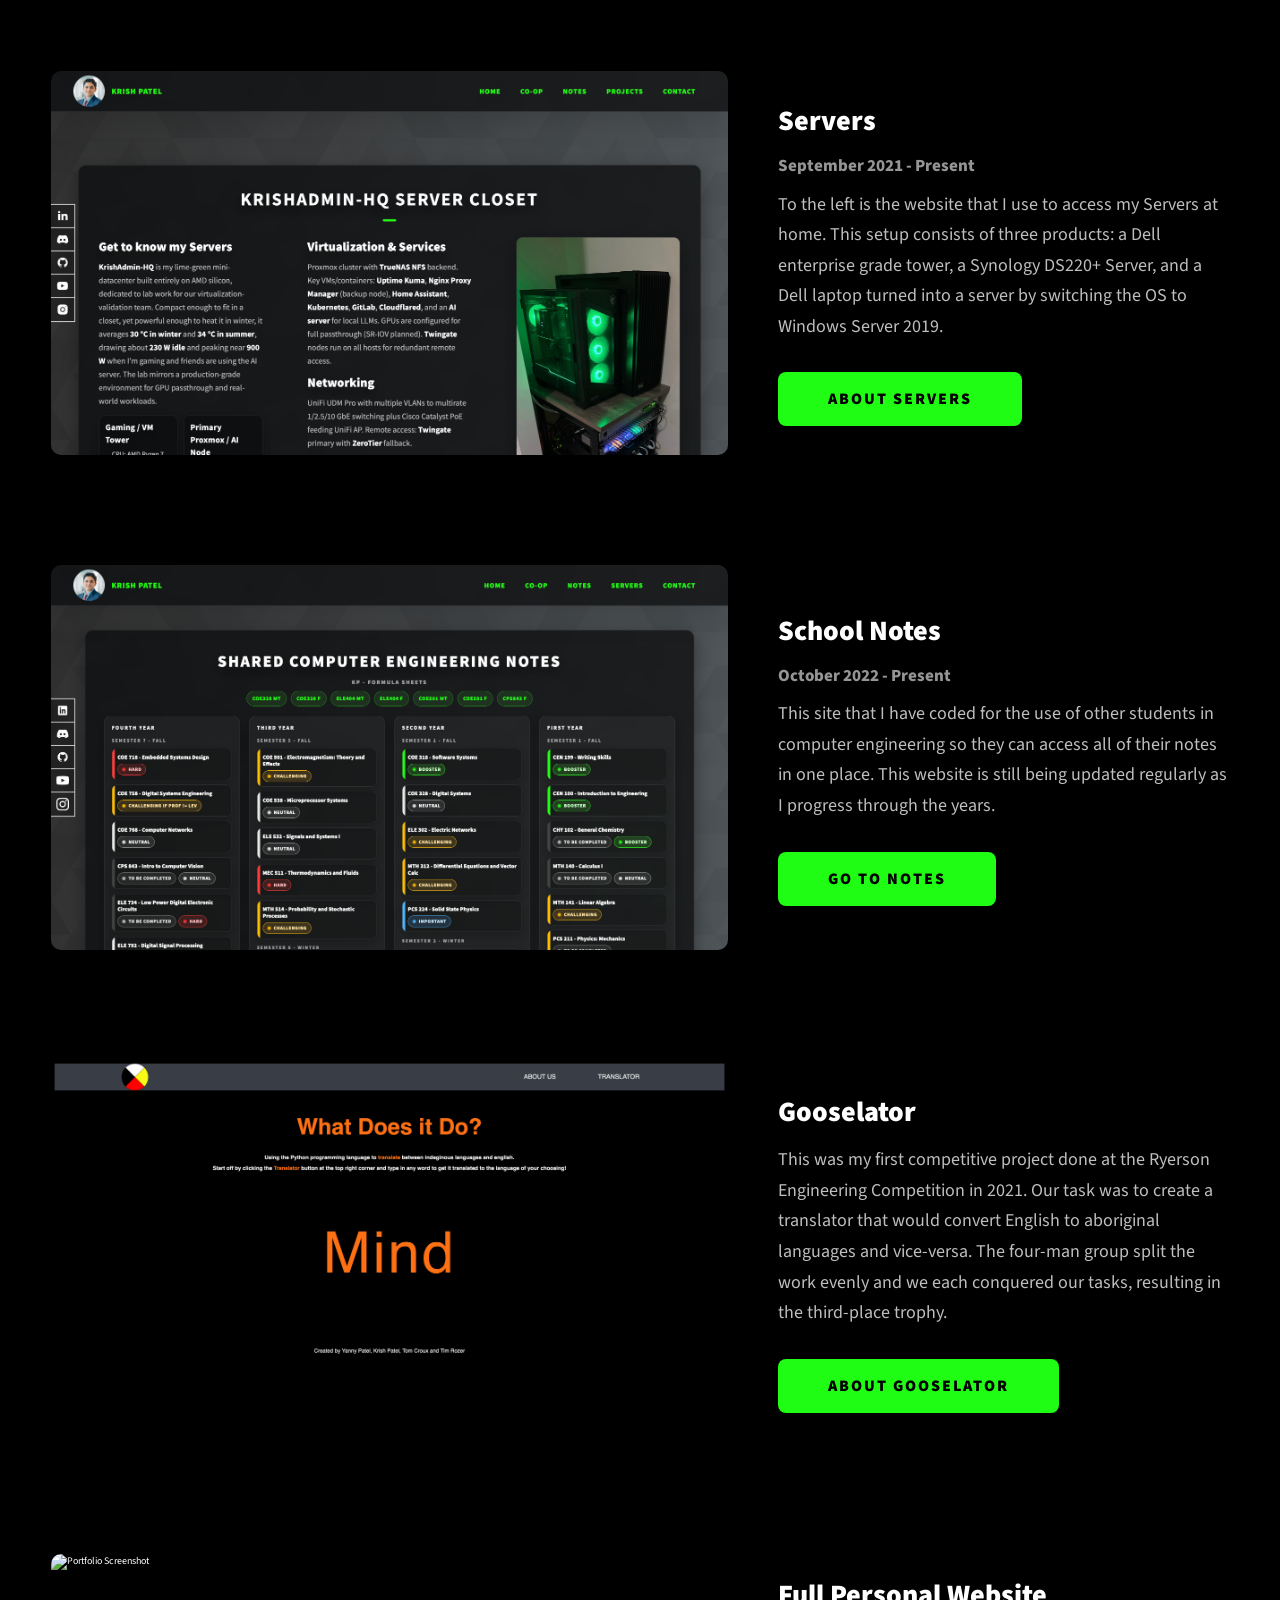
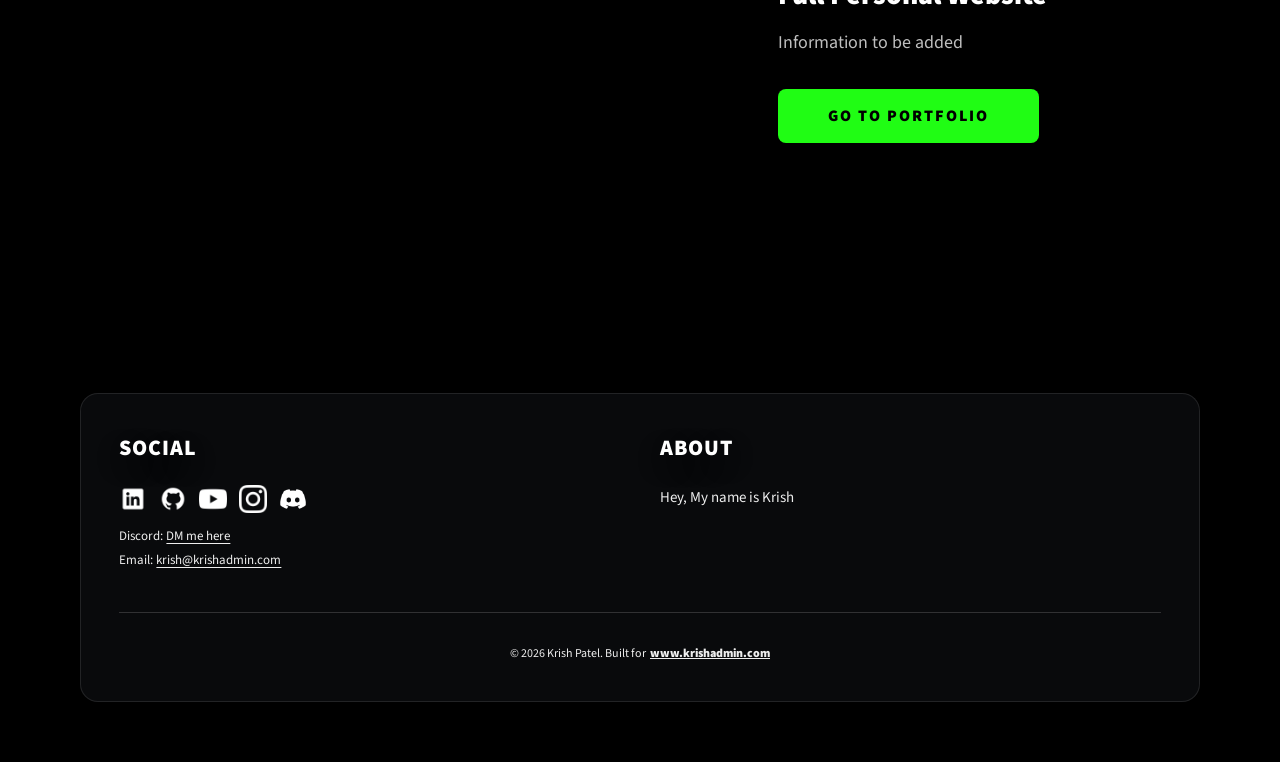
==== commit 8a833622: "adding Git Scrolling menu" ====
--- a/index.html
+++ b/index.html
@@ -5,7 +5,6 @@
     <meta charset="UTF-8" />
     <meta name="viewport" content="width=device-width, initial-scale=1" />
     <meta http-equiv="X-UA-Compatible" content="IE=edge" />
-
     <title>Krish Patel</title>
     <meta name="description" content="Krish Patel's Portfolio" />
 
@@ -308,6 +307,41 @@
       </div>
     </section>
 
+    <section id="github-projects" class="github-strip">
+      <div class="main-container">
+        <div class="glass-panel github-strip__panel">
+          <h2 class="heading heading-sec github-strip__heading">
+            <span class="heading-sec__main">Latest on GitHub</span>
+            <span class="heading-sec__sub">A quick scroll through my most recently updated repositories.</span>
+          </h2>
+
+          <div class="github-strip__controls" aria-label="GitHub project scroller controls">
+            <button class="github-strip__btn" type="button" aria-label="Scroll left" data-github-scroll="left">‹</button>
+
+            <div class="github-strip__scroller" id="githubScroller" tabindex="0" aria-label="GitHub repositories">
+              <div class="github-strip__list" id="githubRepoList" role="list">
+                <a class="github-card github-card--skeleton" href="#" aria-hidden="true" tabindex="-1"></a>
+                <a class="github-card github-card--skeleton" href="#" aria-hidden="true" tabindex="-1"></a>
+                <a class="github-card github-card--skeleton" href="#" aria-hidden="true" tabindex="-1"></a>
+                <a class="github-card github-card--skeleton" href="#" aria-hidden="true" tabindex="-1"></a>
+                <a class="github-card github-card--skeleton" href="#" aria-hidden="true" tabindex="-1"></a>
+                <a class="github-card github-card--skeleton" href="#" aria-hidden="true" tabindex="-1"></a>
+              </div>
+            </div>
+
+            <button class="github-strip__btn" type="button" aria-label="Scroll right" data-github-scroll="right">›</button>
+          </div>
+
+          <div class="github-strip__footer">
+            <a class="about-link" href="https://github.com/KrishPAdmin" target="_blank" rel="noopener noreferrer">
+              View all repositories on GitHub
+            </a>
+          </div>
+        </div>
+      </div>
+    </section>
+
+
     <section id="projects" class="projects sec-pad">
       <div class="main-container">
         <h2 class="heading heading-sec heading-sec__mb-bg">
@@ -491,7 +525,217 @@
 
         setOpen(false);
       })();
+      (function () {
+        var btn = document.querySelector(".header__main-ham-menu-cont");
+        var menu = document.getElementById("mobileMenu");
+        var yearNow = document.getElementById("yearNow");
+
+        if (yearNow) yearNow.textContent = String(new Date().getFullYear());
+        if (!btn || !menu) return;
+
+        function setOpen(open) {
+          btn.setAttribute("aria-expanded", open ? "true" : "false");
+          btn.setAttribute("aria-label", open ? "Close menu" : "Open menu");
+          menu.hidden = !open;
+          menu.classList.toggle("d-none", !open);
+          document.body.style.overflow = open ? "hidden" : "";
+        }
+
+        function toggle() {
+          var isOpen = btn.getAttribute("aria-expanded") === "true";
+          setOpen(!isOpen);
+        }
+
+        btn.addEventListener("click", toggle);
+
+        btn.addEventListener("keydown", function (e) {
+          if (e.key === "Enter" || e.key === " ") {
+            e.preventDefault();
+            toggle();
+          }
+          if (e.key === "Escape") setOpen(false);
+        });
+
+        menu.addEventListener("click", function (e) {
+          var a = e.target && e.target.closest ? e.target.closest("a") : null;
+          if (a) setOpen(false);
+        });
+
+        document.addEventListener("keydown", function (e) {
+          if (e.key === "Escape") setOpen(false);
+        });
+
+        window.addEventListener("resize", function () {
+          if (window.matchMedia && window.matchMedia("(min-width: 601px)").matches) setOpen(false);
+        });
+
+        setOpen(false);
+      })();
+
+      (function () {
+        var username = "KrishPAdmin";
+        var maxRepos = 10;
+        var cacheHours = 6;
+
+        var list = document.getElementById("githubRepoList");
+        var scroller = document.getElementById("githubScroller");
+        if (!list || !scroller) return;
+
+        function fmtDate(iso) {
+          try {
+            return new Date(iso).toLocaleDateString(undefined, { year: "numeric", month: "short", day: "2-digit" });
+          } catch (e) {
+            return "";
+          }
+        }
+
+        function clearList() {
+          while (list.firstChild) list.removeChild(list.firstChild);
+        }
+
+        function makeEl(tag, className, text) {
+          var el = document.createElement(tag);
+          if (className) el.className = className;
+          if (typeof text === "string") el.textContent = text;
+          return el;
+        }
+
+        function buildCard(repo) {
+          var a = document.createElement("a");
+          a.className = "github-card";
+          a.href = repo.html_url;
+          a.target = "_blank";
+          a.rel = "noopener noreferrer";
+          a.setAttribute("role", "listitem");
+          a.setAttribute("aria-label", repo.name);
+
+          var top = makeEl("div", "github-card__top");
+          var name = makeEl("div", "github-card__name", repo.name);
+          top.appendChild(name);
+
+          var desc = makeEl("div", "github-card__desc", repo.description || "No description yet.");
+          var meta = makeEl("div", "github-card__meta");
+
+          var left = makeEl("div", "github-card__meta-left");
+          var lang = repo.language ? makeEl("span", "github-pill", repo.language) : null;
+          var stars = makeEl("span", "github-pill", "★ " + String(repo.stargazers_count || 0));
+          if (lang) left.appendChild(lang);
+          left.appendChild(stars);
+
+          var right = makeEl("div", "github-card__meta-right", "Updated " + fmtDate(repo.updated_at));
+
+          meta.appendChild(left);
+          meta.appendChild(right);
+
+          a.appendChild(top);
+          a.appendChild(desc);
+          a.appendChild(meta);
+
+          return a;
+        }
+
+        function render(repos) {
+          clearList();
+          repos.forEach(function (r) {
+            list.appendChild(buildCard(r));
+          });
+        }
+
+        function getCacheKey() {
+          return "kp_github_repos_" + username;
+        }
+
+        function readCache() {
+          try {
+            var raw = localStorage.getItem(getCacheKey());
+            if (!raw) return null;
+            var parsed = JSON.parse(raw);
+            if (!parsed || !parsed.ts || !Array.isArray(parsed.data)) return null;
+            var ageMs = Date.now() - parsed.ts;
+            if (ageMs > cacheHours * 60 * 60 * 1000) return null;
+            return parsed.data;
+          } catch (e) {
+            return null;
+          }
+        }
+
+        function writeCache(data) {
+          try {
+            localStorage.setItem(getCacheKey(), JSON.stringify({ ts: Date.now(), data: data }));
+          } catch (e) {}
+        }
+
+        function fetchRepos() {
+          var url =
+            "https://api.github.com/users/" +
+            encodeURIComponent(username) +
+            "/repos?per_page=100&sort=updated";
+
+          return fetch(url, {
+            headers: { Accept: "application/vnd.github+json" }
+          })
+            .then(function (res) {
+              if (!res.ok) throw new Error("GitHub API error");
+              return res.json();
+            })
+            .then(function (data) {
+              var cleaned = (data || [])
+                .filter(function (r) {
+                  return r && !r.fork && !r.archived;
+                })
+                .sort(function (a, b) {
+                  return new Date(b.updated_at).getTime() - new Date(a.updated_at).getTime();
+                })
+                .slice(0, maxRepos);
+
+              writeCache(cleaned);
+              return cleaned;
+            });
+        }
+
+        var cached = readCache();
+        if (cached && cached.length) {
+          render(cached);
+        } else {
+          fetchRepos()
+            .then(function (repos) {
+              if (repos && repos.length) render(repos);
+              else {
+                clearList();
+                var empty = makeEl("div", "github-strip__empty", "No repositories to show right now.");
+                list.appendChild(empty);
+              }
+            })
+            .catch(function () {
+              clearList();
+              var fail = makeEl(
+                "div",
+                "github-strip__empty",
+                "Could not load GitHub projects (rate limit or network)."
+              );
+              list.appendChild(fail);
+            });
+        }
+
+        function scrollByAmount(dir) {
+          var amount = Math.max(260, Math.floor(scroller.clientWidth * 0.85));
+          scroller.scrollBy({ left: dir === "left" ? -amount : amount, behavior: "smooth" });
+        }
+
+        var btns = document.querySelectorAll("[data-github-scroll]");
+        btns.forEach(function (b) {
+          b.addEventListener("click", function () {
+            scrollByAmount(b.getAttribute("data-github-scroll"));
+          });
+        });
+
+        scroller.addEventListener("keydown", function (e) {
+          if (e.key === "ArrowLeft") scrollByAmount("left");
+          if (e.key === "ArrowRight") scrollByAmount("right");
+        });
+      })();
     </script>
+
 
     <style>
       :root {
@@ -1041,6 +1285,188 @@
         .btn, .nav-icon span { transition: none; }
         .mouse::before { animation: none; }
       }
+      .github-strip {
+      padding: 6rem 0 2rem 0;
+      }
+
+      .github-strip__panel {
+        max-width: 112rem;
+        margin: 0 auto;
+        padding: clamp(2.0rem, 2.6vw, 3.4rem);
+      }
+
+      .github-strip__heading {
+        margin-bottom: 2.2rem;
+      }
+
+      .github-strip__controls {
+        display: flex;
+        align-items: stretch;
+        gap: 1.2rem;
+      }
+
+      .github-strip__btn {
+        min-width: 4.4rem;
+        border: 1px solid rgba(255, 255, 255, 0.14);
+        background: rgba(255, 255, 255, 0.06);
+        color: var(--accent);
+        border-radius: 12px;
+        font-size: 2.8rem;
+        font-weight: 900;
+        cursor: pointer;
+        box-shadow: var(--shadow);
+        transition: transform 0.2s ease, filter 0.2s ease;
+      }
+
+      .github-strip__btn:hover {
+        transform: translateY(-2px);
+        filter: brightness(1.08);
+      }
+
+      .github-strip__scroller {
+        flex: 1;
+        overflow-x: auto;
+        overflow-y: hidden;
+        -webkit-overflow-scrolling: touch;
+        scroll-snap-type: x mandatory;
+        border-radius: 14px;
+        border: 1px solid rgba(255, 255, 255, 0.10);
+        background: rgba(0, 0, 0, 0.16);
+      }
+
+      .github-strip__scroller:focus-visible {
+        outline: 3px solid var(--accent);
+        outline-offset: 3px;
+      }
+
+      .github-strip__list {
+        display: flex;
+        gap: 1.6rem;
+        padding: 1.2rem;
+        min-height: 16.5rem;
+      }
+
+      .github-card {
+        scroll-snap-align: start;
+        min-width: clamp(24rem, 34vw, 32rem);
+        max-width: 34rem;
+        display: flex;
+        flex-direction: column;
+        justify-content: space-between;
+        gap: 1.2rem;
+        padding: 1.6rem;
+        border-radius: 16px;
+        background: rgba(255, 255, 255, 0.08);
+        border: 1px solid rgba(255, 255, 255, 0.12);
+        box-shadow: var(--shadow);
+        transition: transform 0.2s ease, filter 0.2s ease;
+      }
+
+      .github-card:hover {
+        transform: translateY(-2px);
+        filter: brightness(1.06);
+      }
+
+      .github-card__top {
+        display: flex;
+        align-items: center;
+        justify-content: space-between;
+        gap: 1.2rem;
+      }
+
+      .github-card__name {
+        font-size: 1.7rem;
+        font-weight: 900;
+        color: #fff;
+        letter-spacing: 0.3px;
+        text-shadow: var(--titleShadow);
+        word-break: break-word;
+      }
+
+      .github-card__desc {
+        font-size: 1.45rem;
+        color: var(--textSoft);
+        line-height: 1.6;
+      }
+
+      .github-card__meta {
+        display: flex;
+        align-items: center;
+        justify-content: space-between;
+        gap: 1.2rem;
+        margin-top: 0.2rem;
+      }
+
+      .github-card__meta-left {
+        display: flex;
+        align-items: center;
+        gap: 0.8rem;
+        flex-wrap: wrap;
+      }
+
+      .github-card__meta-right {
+        font-size: 1.2rem;
+        font-weight: 800;
+        color: var(--textSub);
+        white-space: nowrap;
+      }
+
+      .github-pill {
+        font-size: 1.2rem;
+        font-weight: 900;
+        color: #000;
+        background: var(--accent);
+        border-radius: 999px;
+        padding: 0.5rem 0.9rem;
+      }
+
+      .github-strip__footer {
+        margin-top: 1.6rem;
+        display: flex;
+        justify-content: center;
+      }
+
+      .github-strip__empty {
+        color: var(--textSub);
+        font-size: 1.6rem;
+        font-weight: 800;
+        padding: 1.2rem;
+      }
+
+      .github-card--skeleton {
+        background: rgba(255, 255, 255, 0.06);
+        border: 1px solid rgba(255, 255, 255, 0.10);
+        position: relative;
+        overflow: hidden;
+      }
+
+      .github-card--skeleton::after {
+        content: "";
+        position: absolute;
+        inset: 0;
+        transform: translateX(-40%);
+        background: linear-gradient(
+          to right,
+          transparent,
+          rgba(255, 255, 255, 0.10),
+          transparent
+        );
+        animation: githubShimmer 1.3s infinite;
+      }
+
+      @keyframes githubShimmer {
+        0% { transform: translateX(-60%); }
+        100% { transform: translateX(60%); }
+      }
+
+      @media (max-width: 56.25em) {
+        .github-strip__btn {
+          display: none;
+        }
+        .github-strip__list {
+          padding: 1.2rem 1.0rem;
+        }
+      }
     </style>
   </body>
 </html>
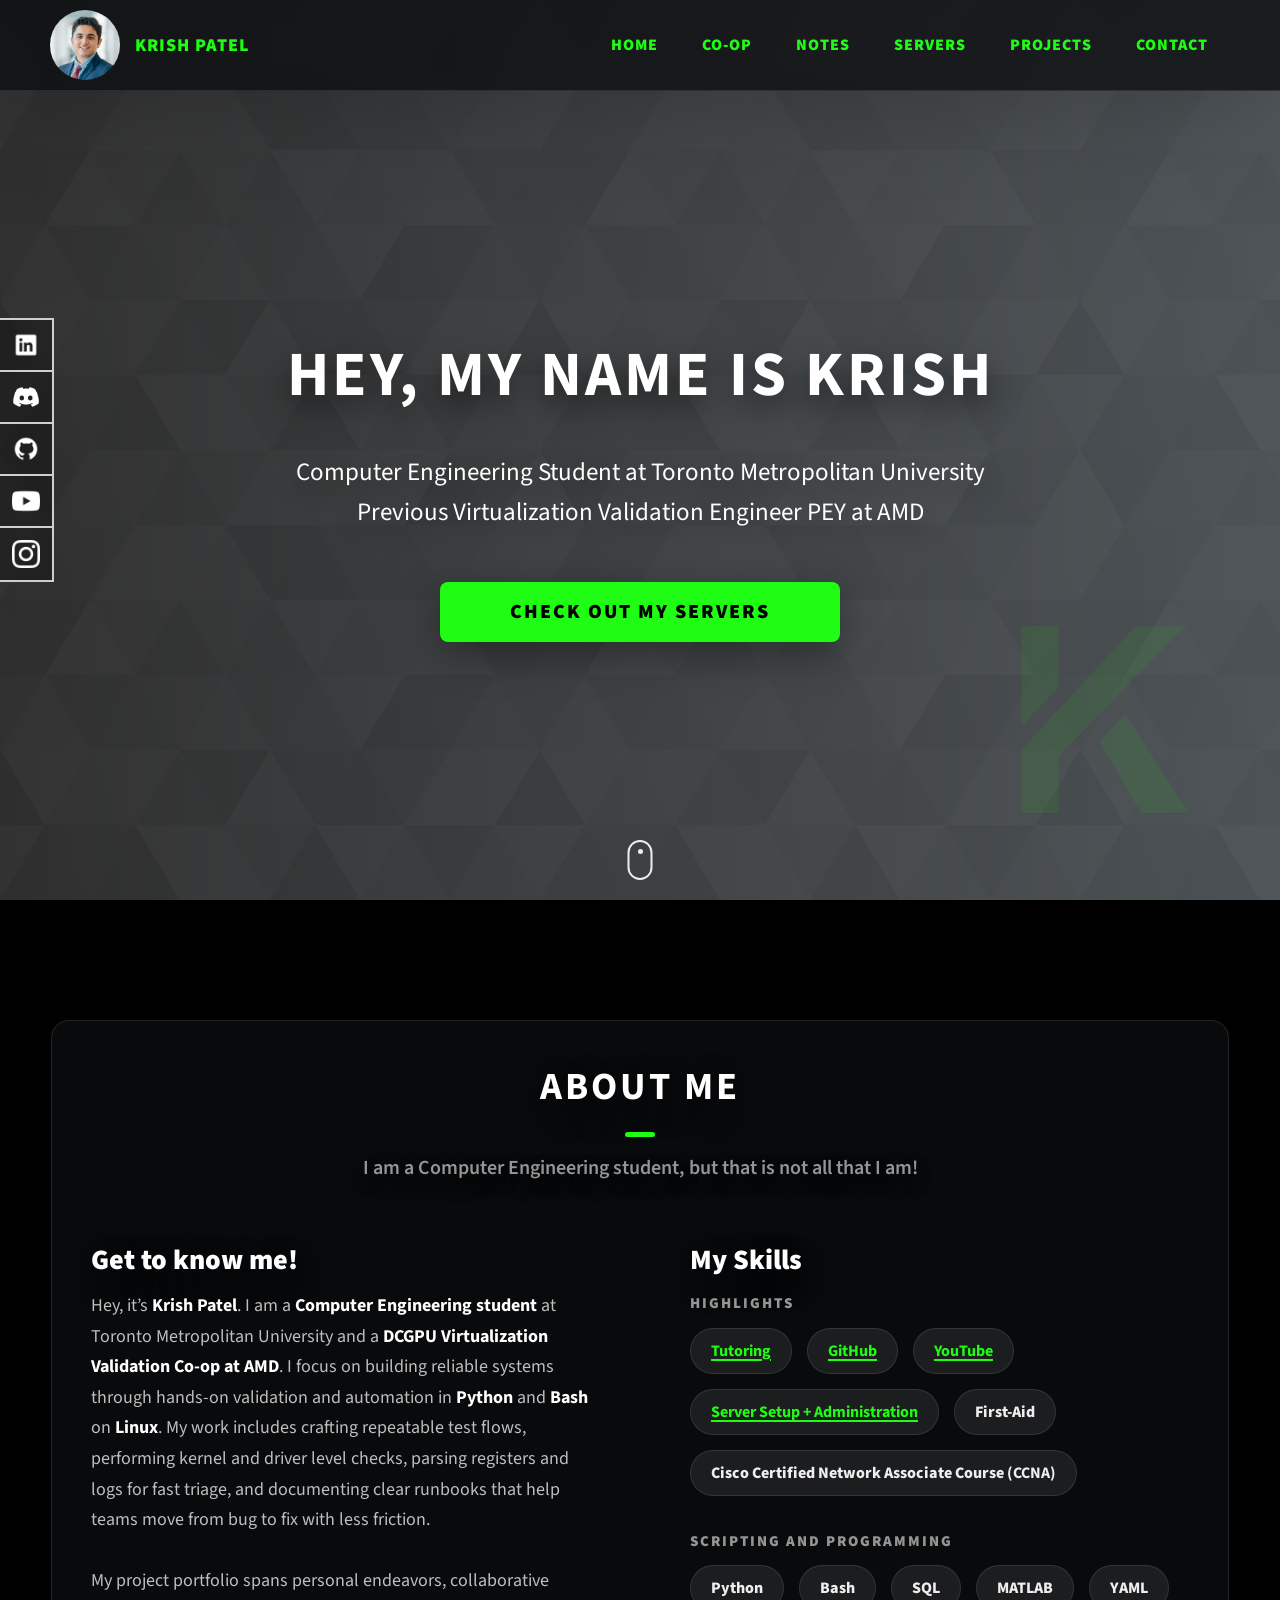
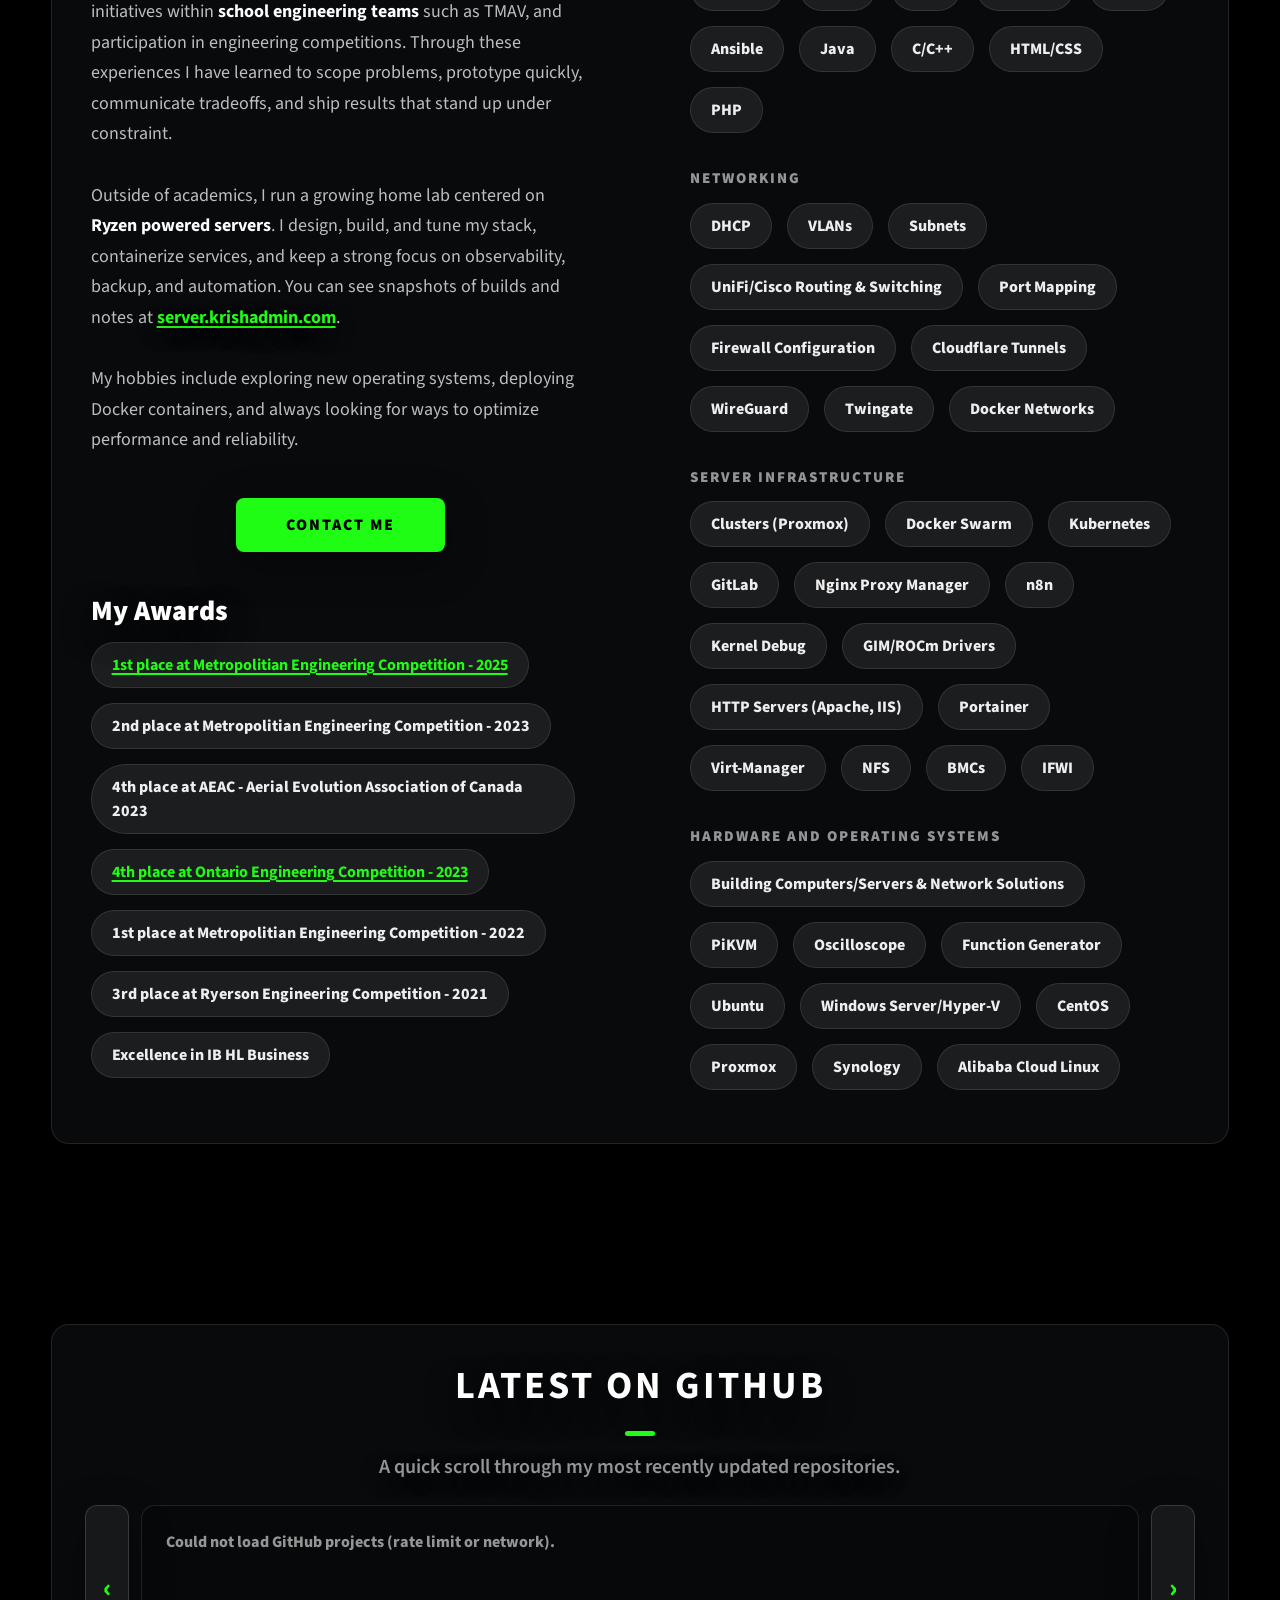
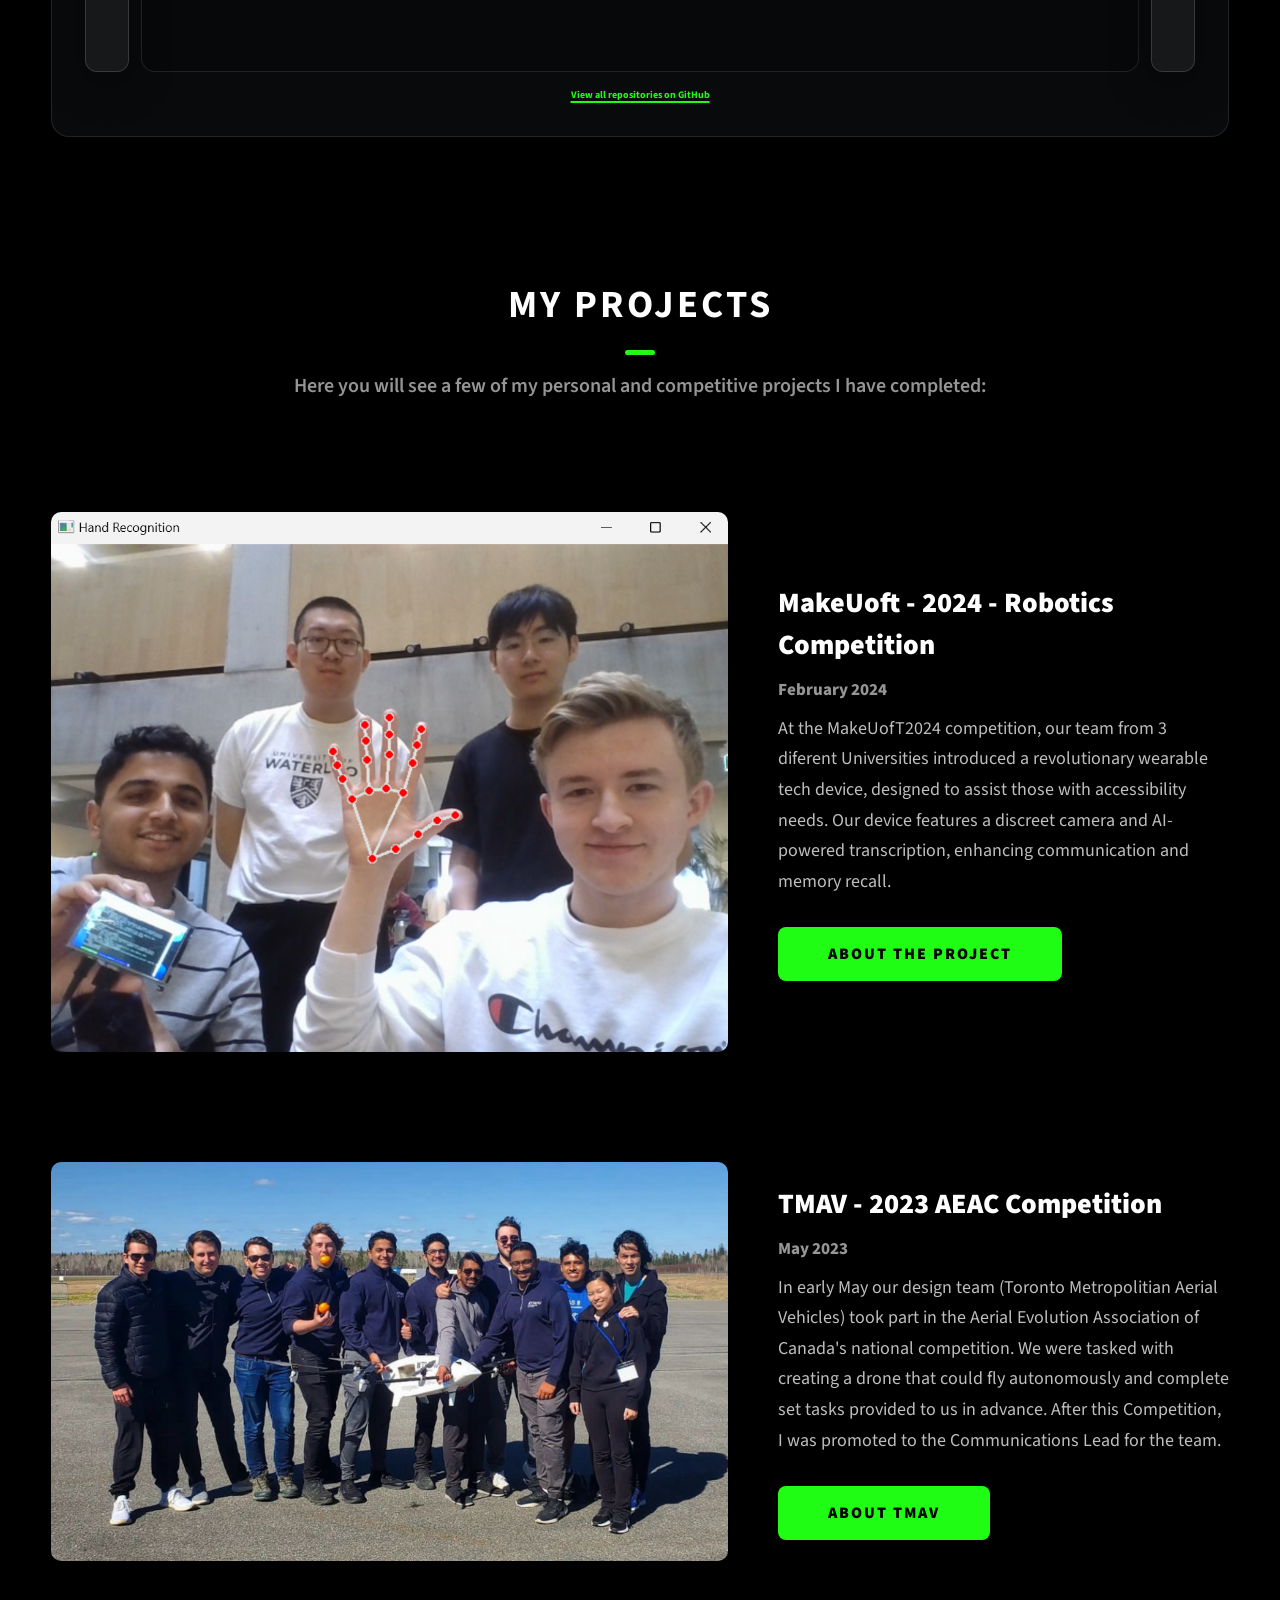
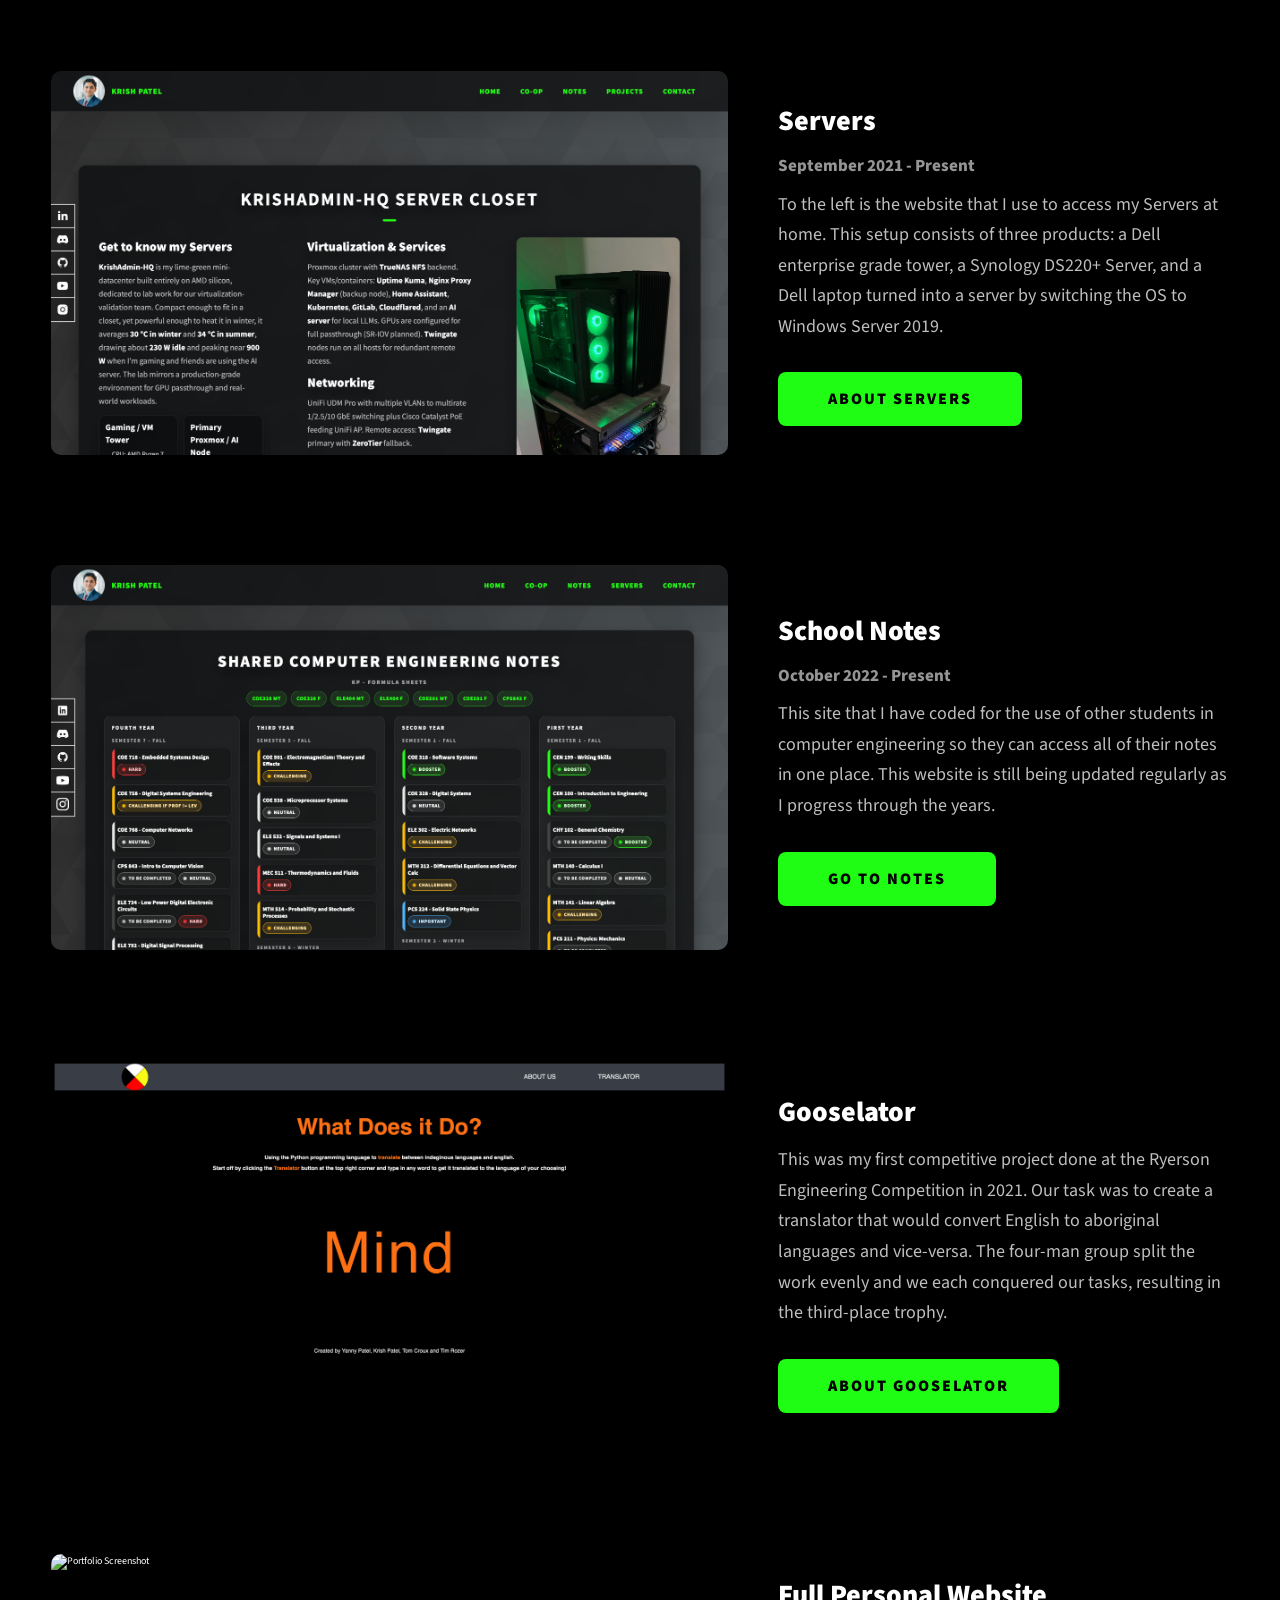
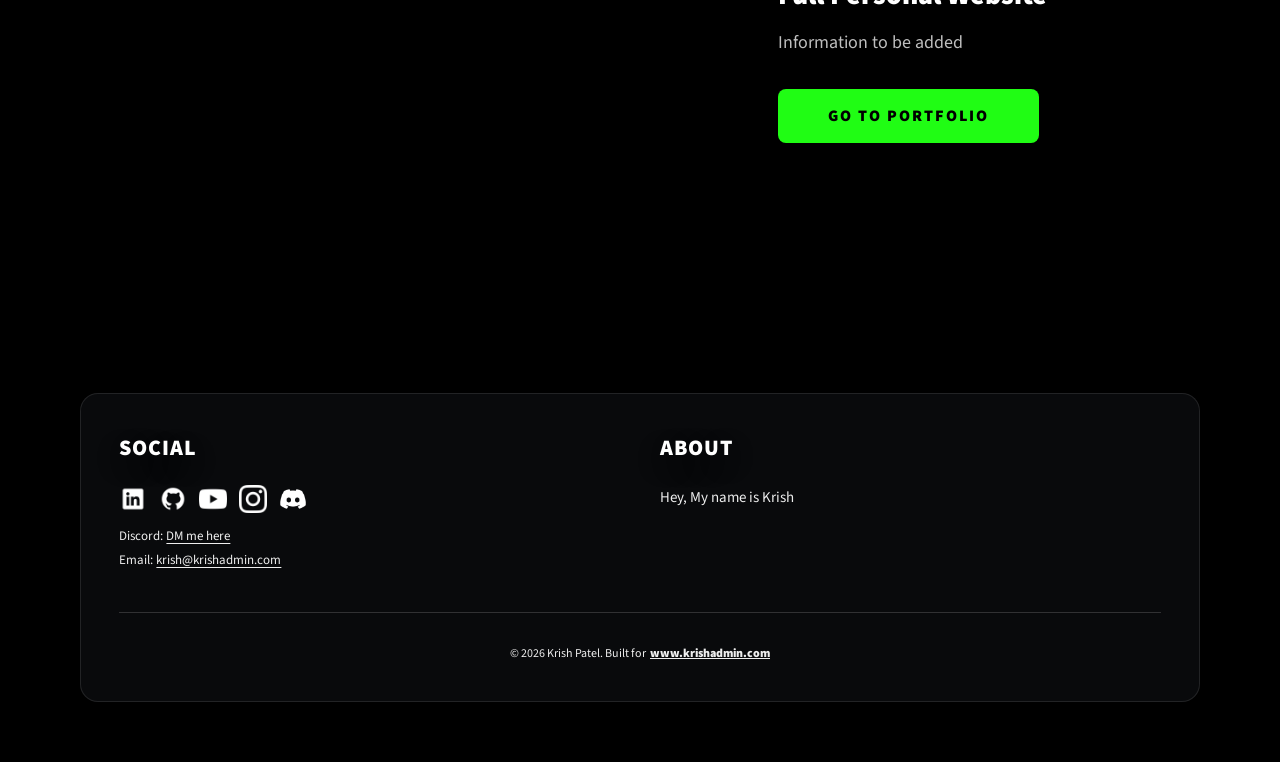
==== commit c73d32f9: "adding Git Scrolling menu" ====
--- a/index.html
+++ b/index.html
@@ -1290,7 +1290,7 @@
       }
 
       .github-strip__panel {
-        max-width: 112rem;
+        max-width: 120rem;
         margin: 0 auto;
         padding: clamp(2.0rem, 2.6vw, 3.4rem);
       }
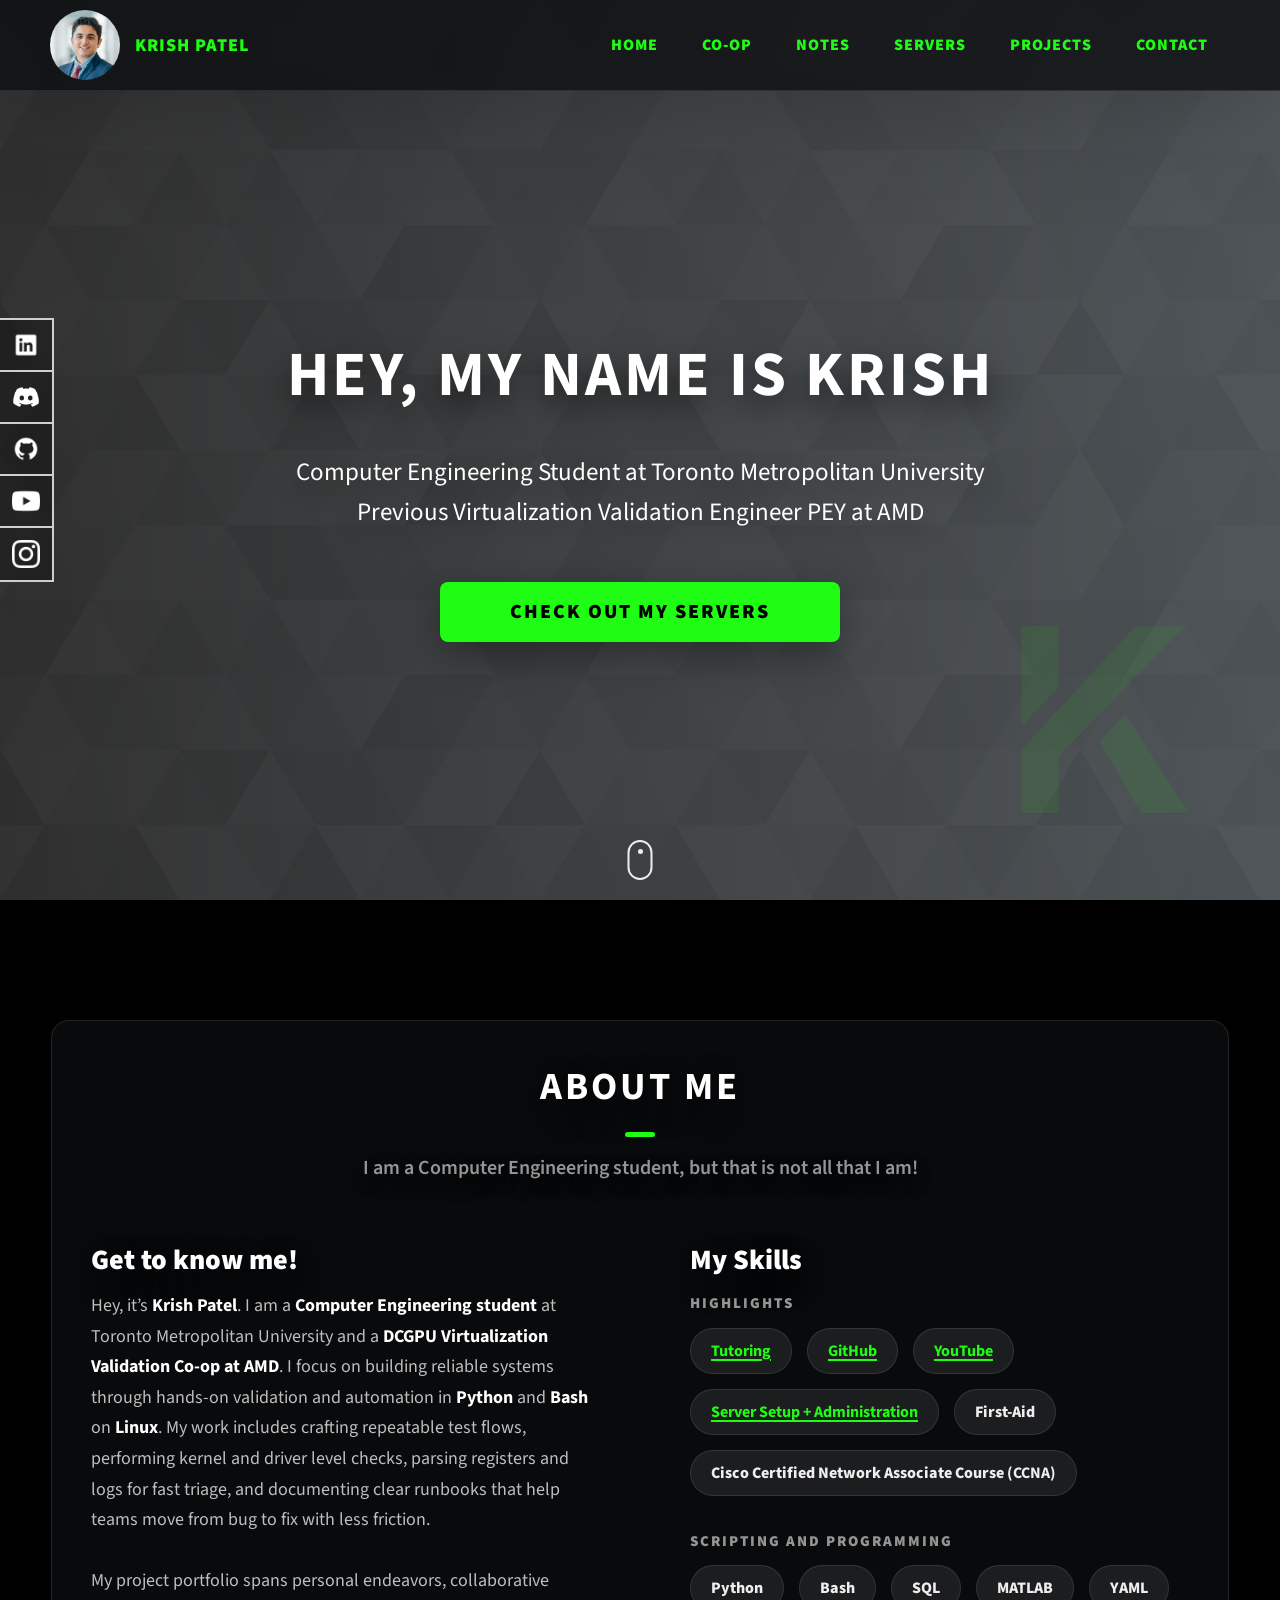
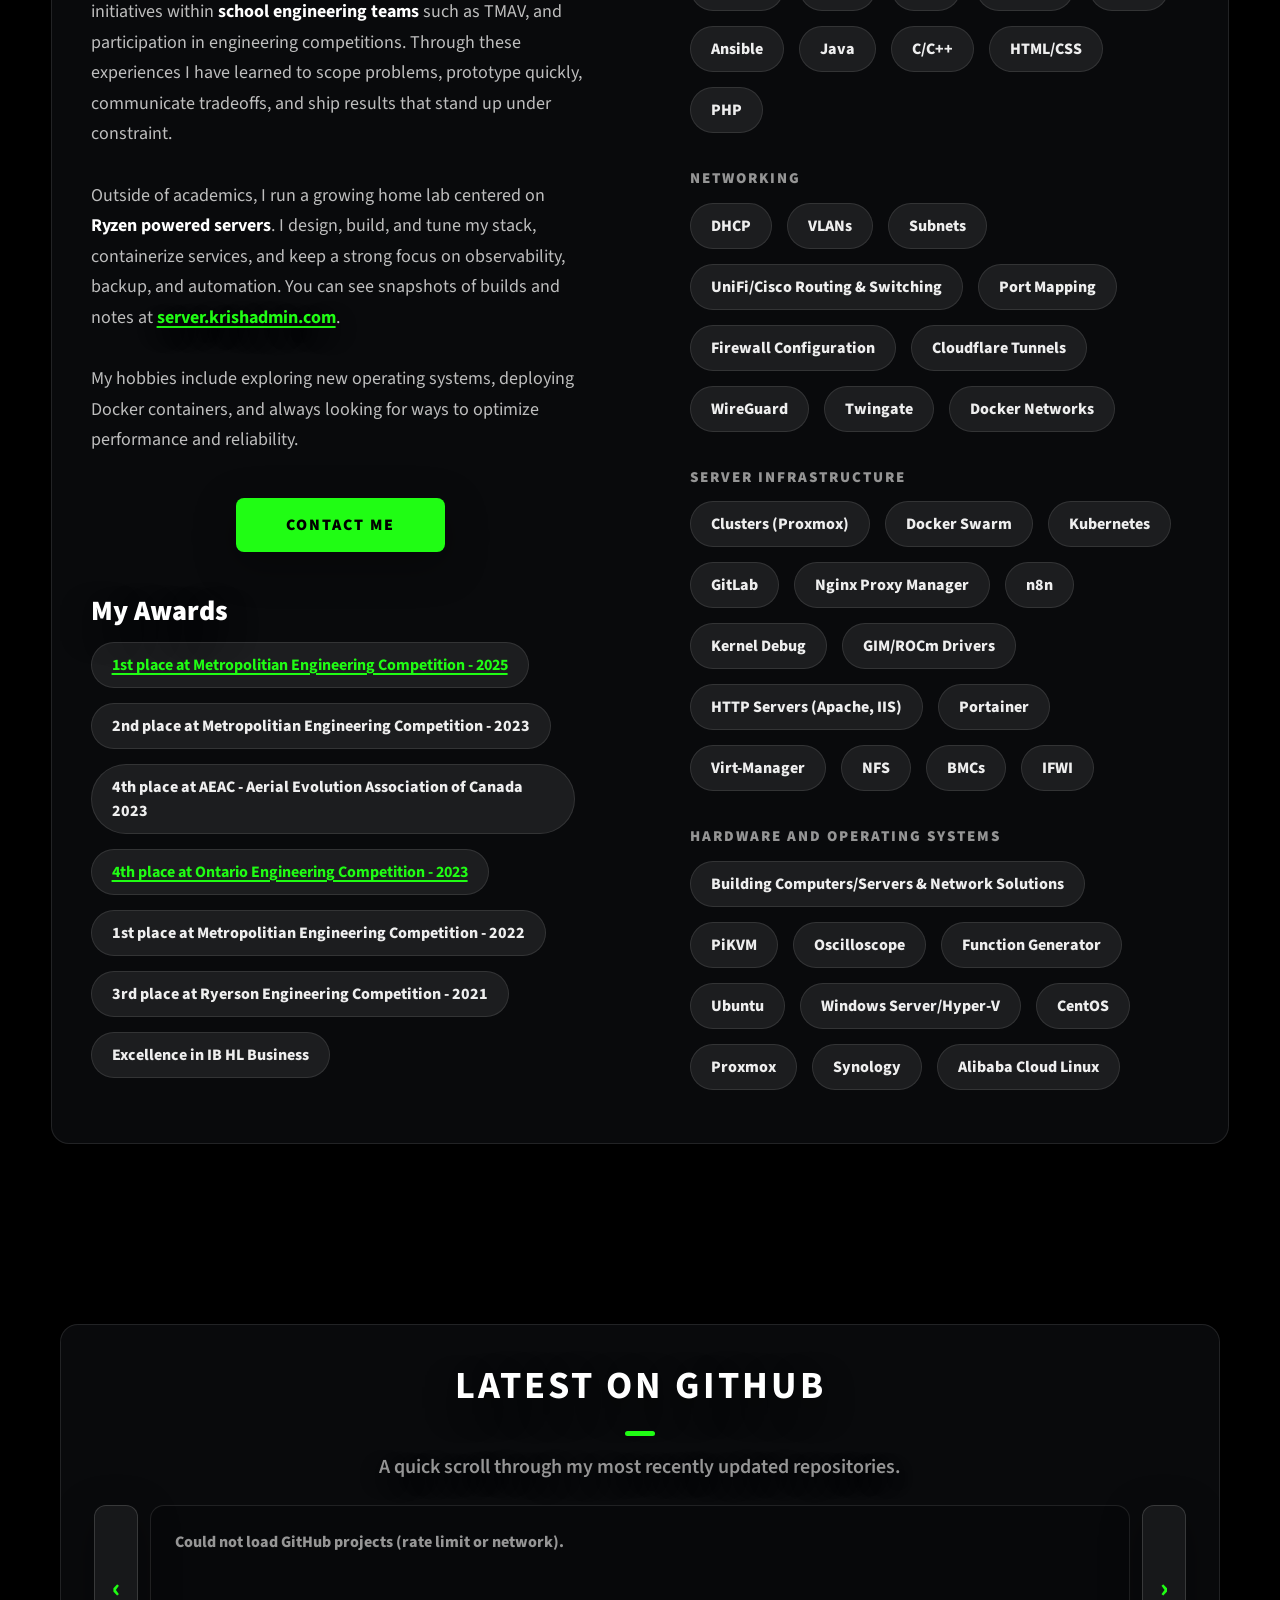
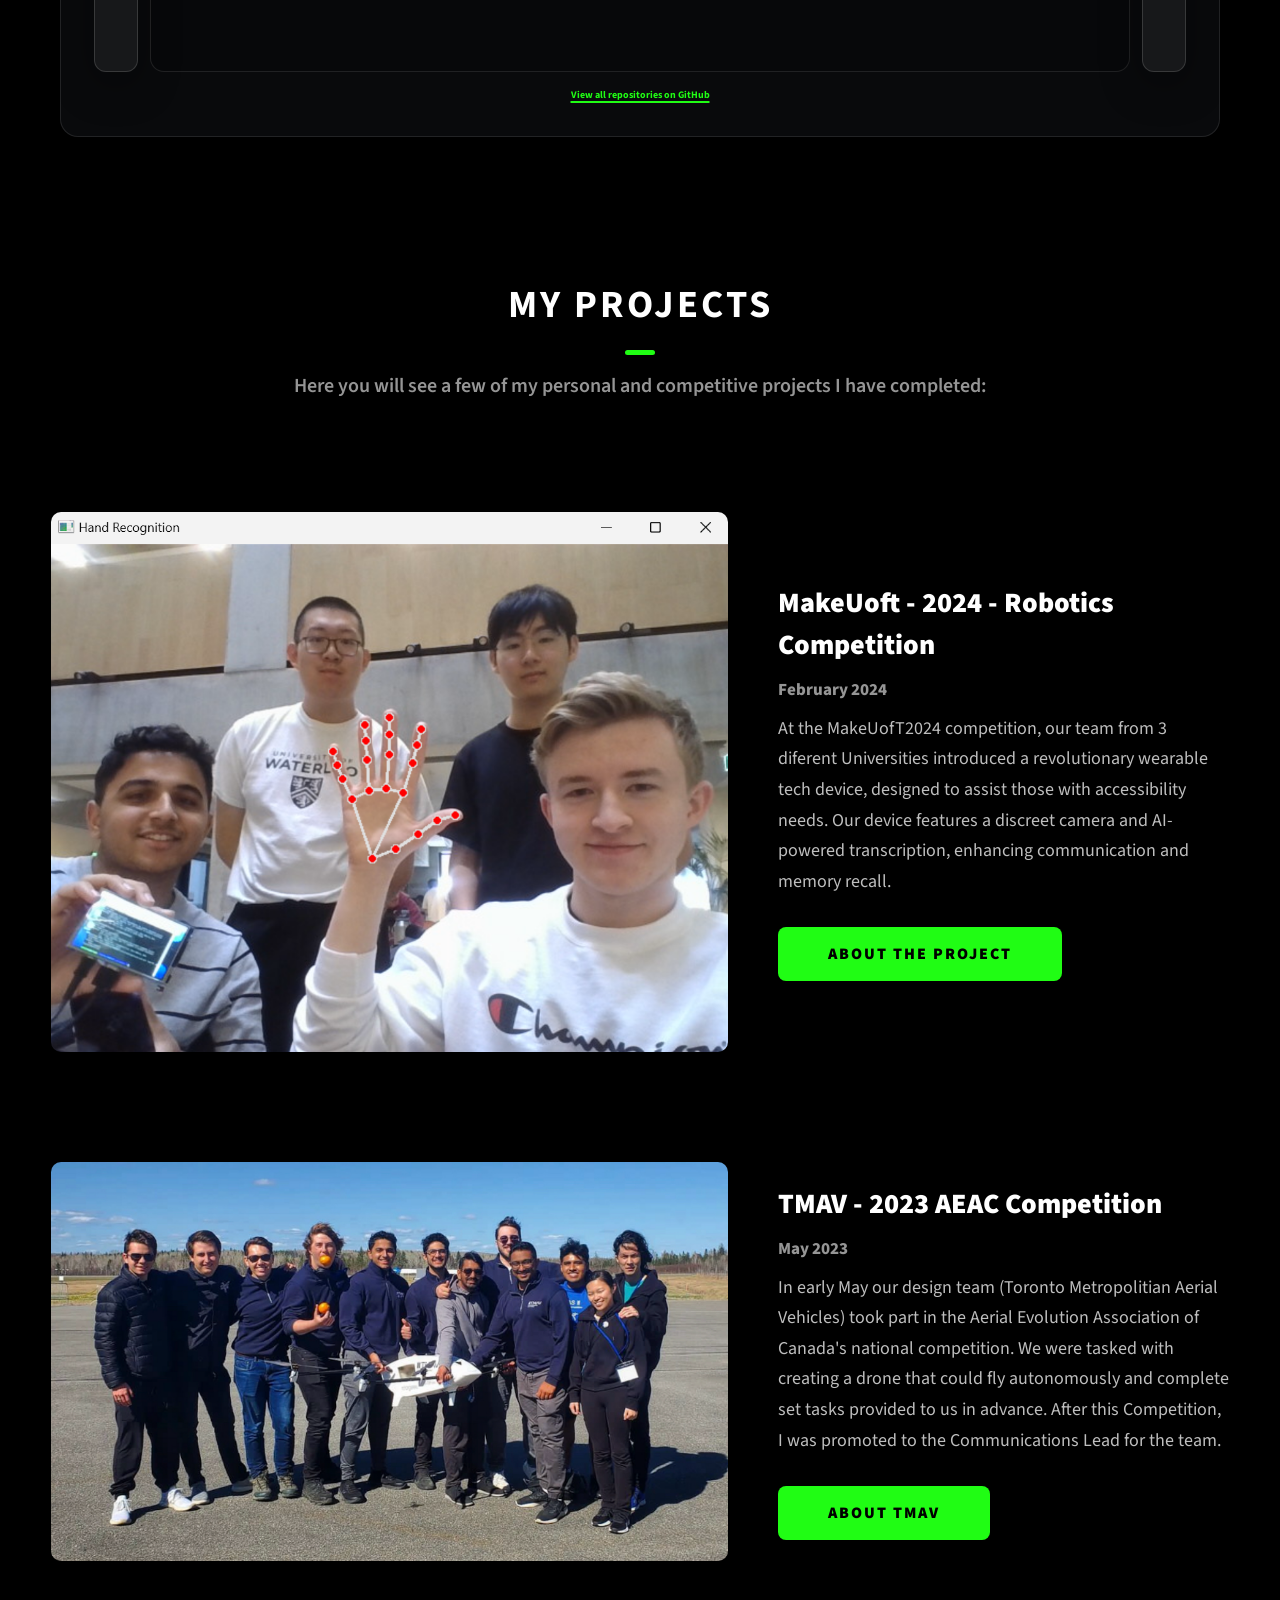
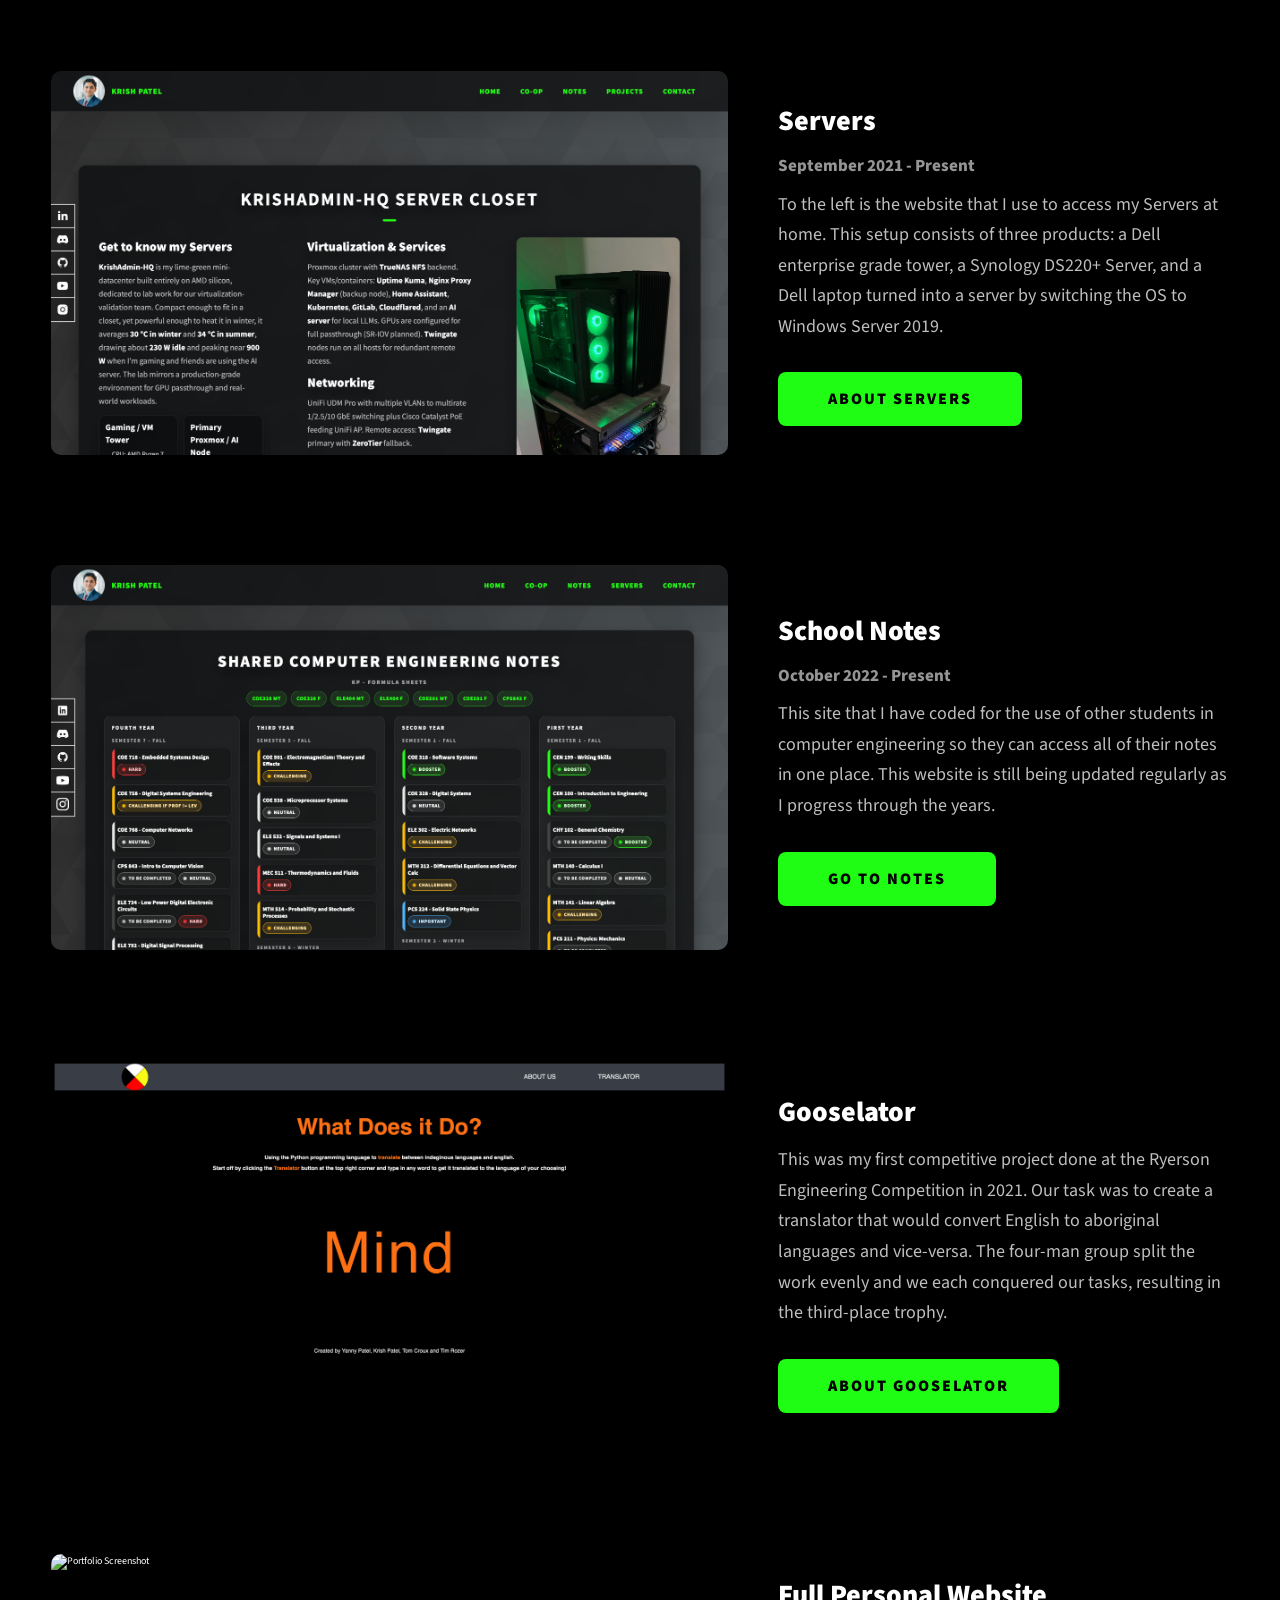
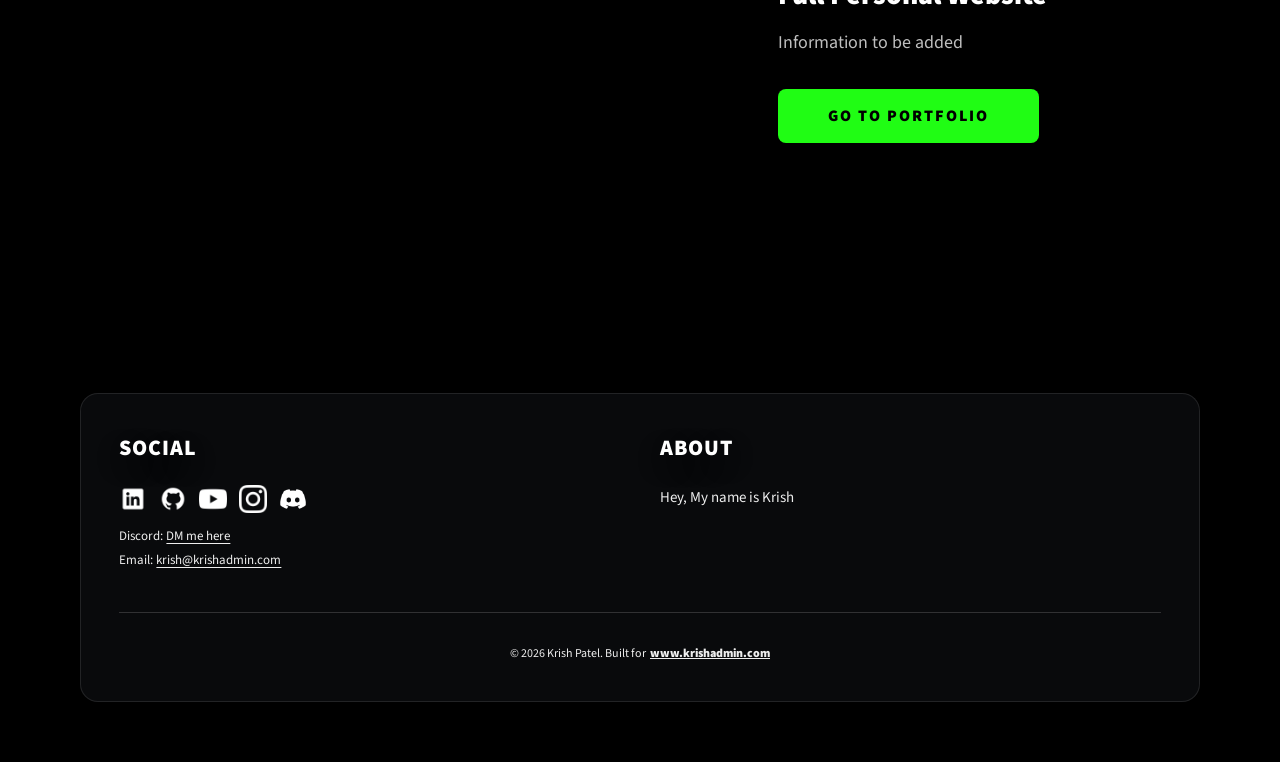
==== commit 0eed8937: "adding Git Scrolling menu" ====
--- a/index.html
+++ b/index.html
@@ -1290,7 +1290,7 @@
       }
 
       .github-strip__panel {
-        max-width: 120rem;
+        max-width: 116rem;
         margin: 0 auto;
         padding: clamp(2.0rem, 2.6vw, 3.4rem);
       }
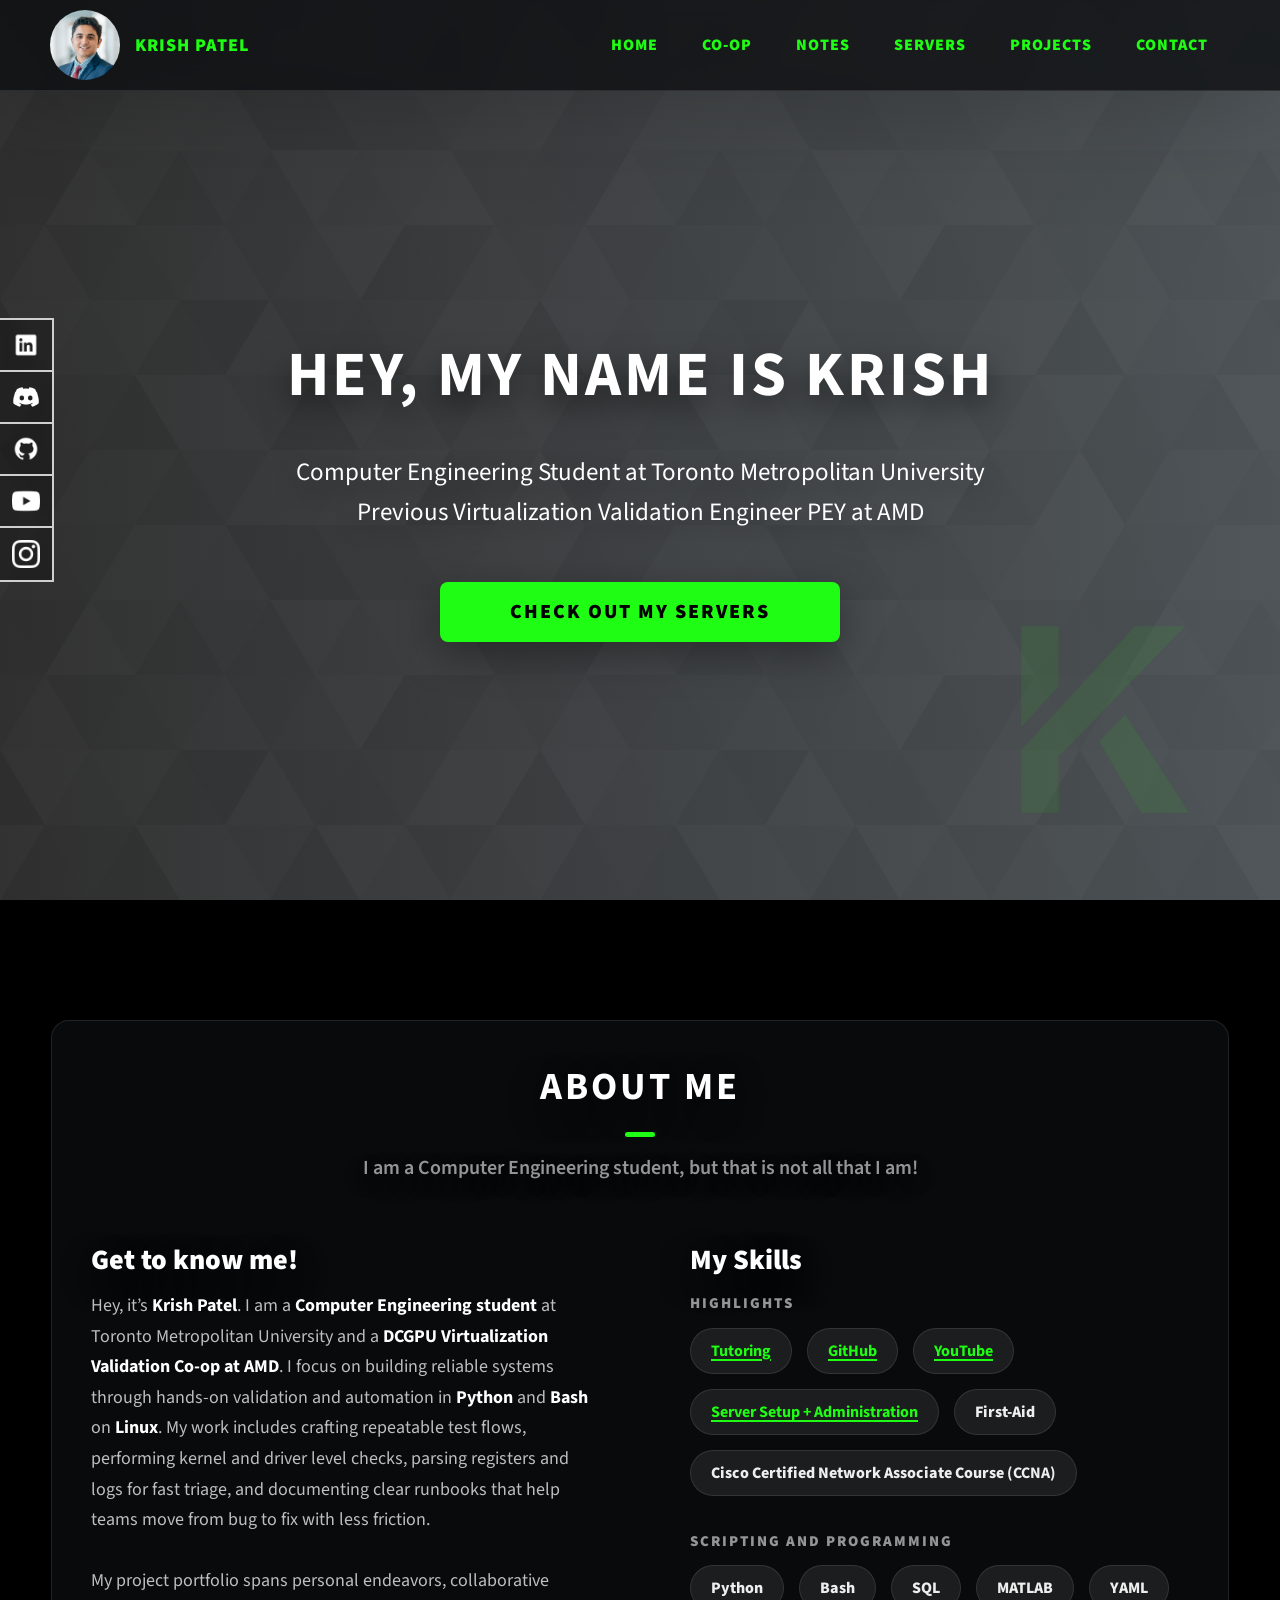
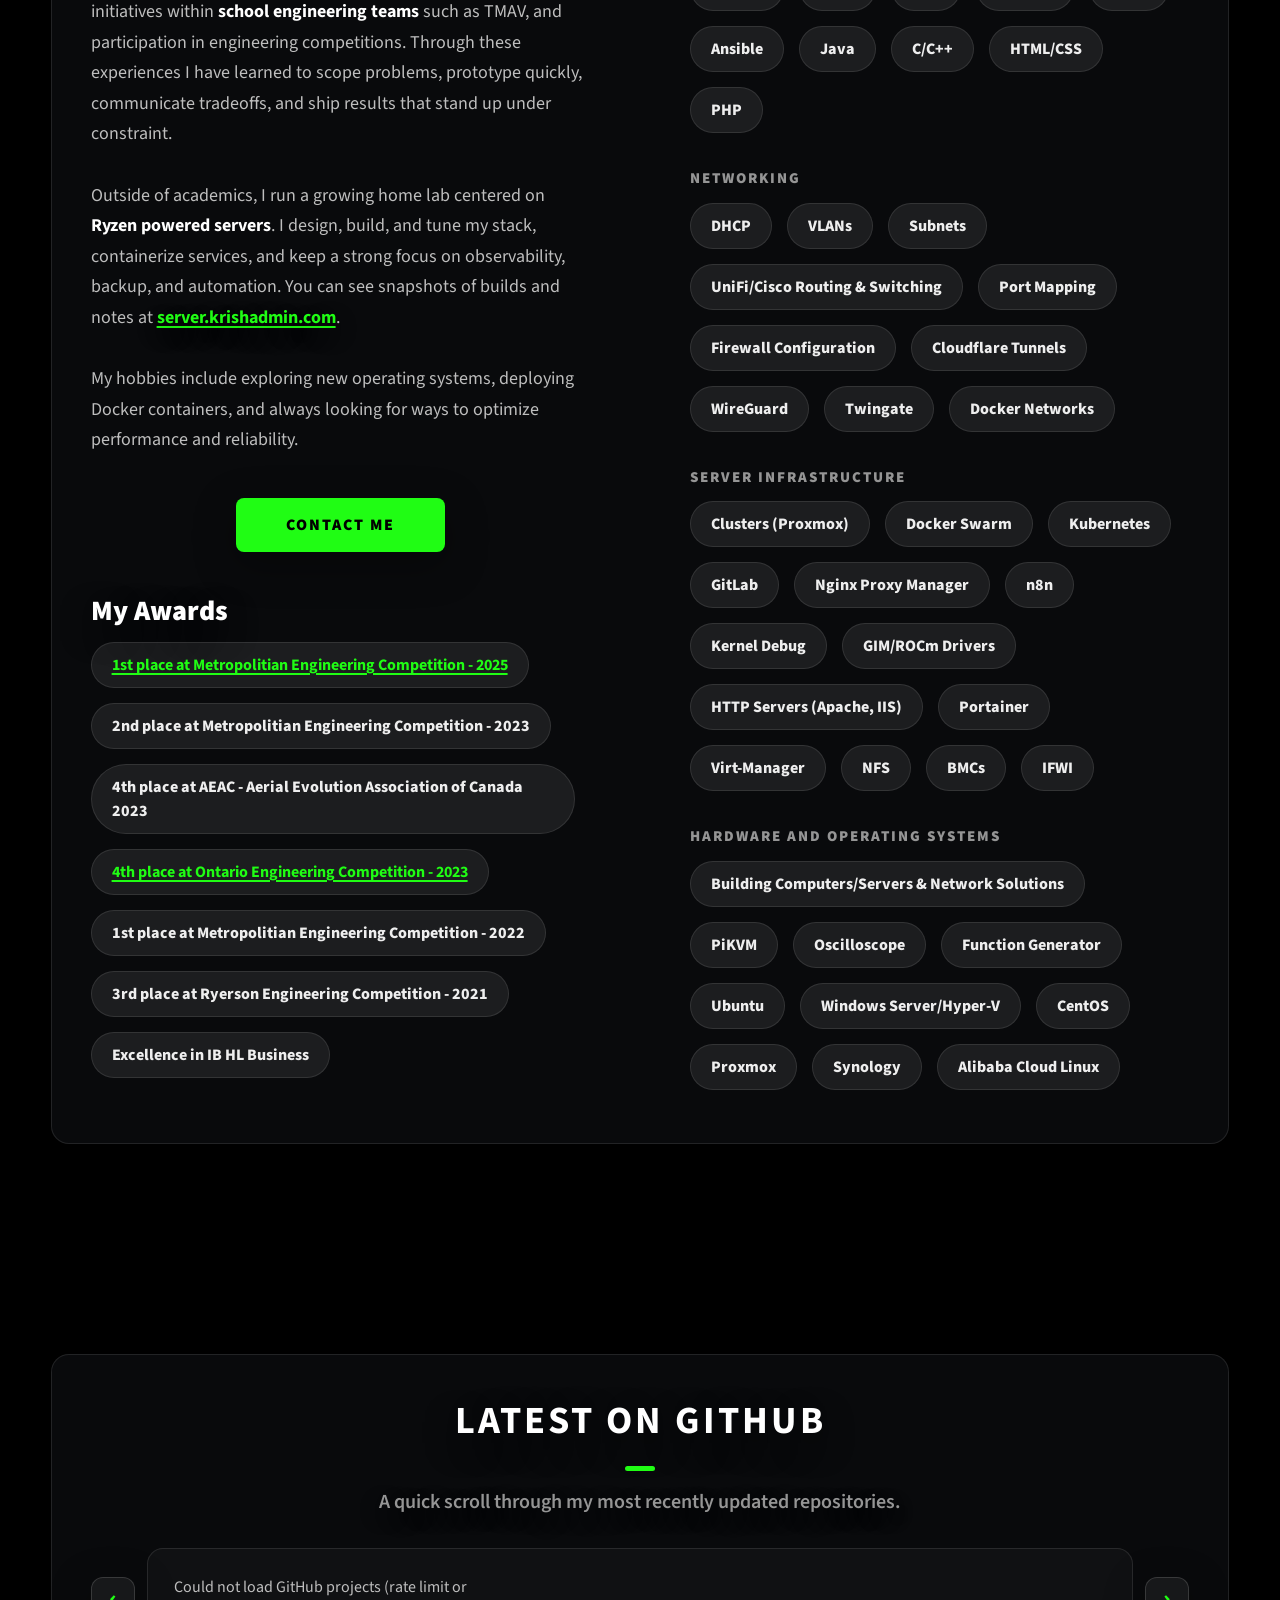
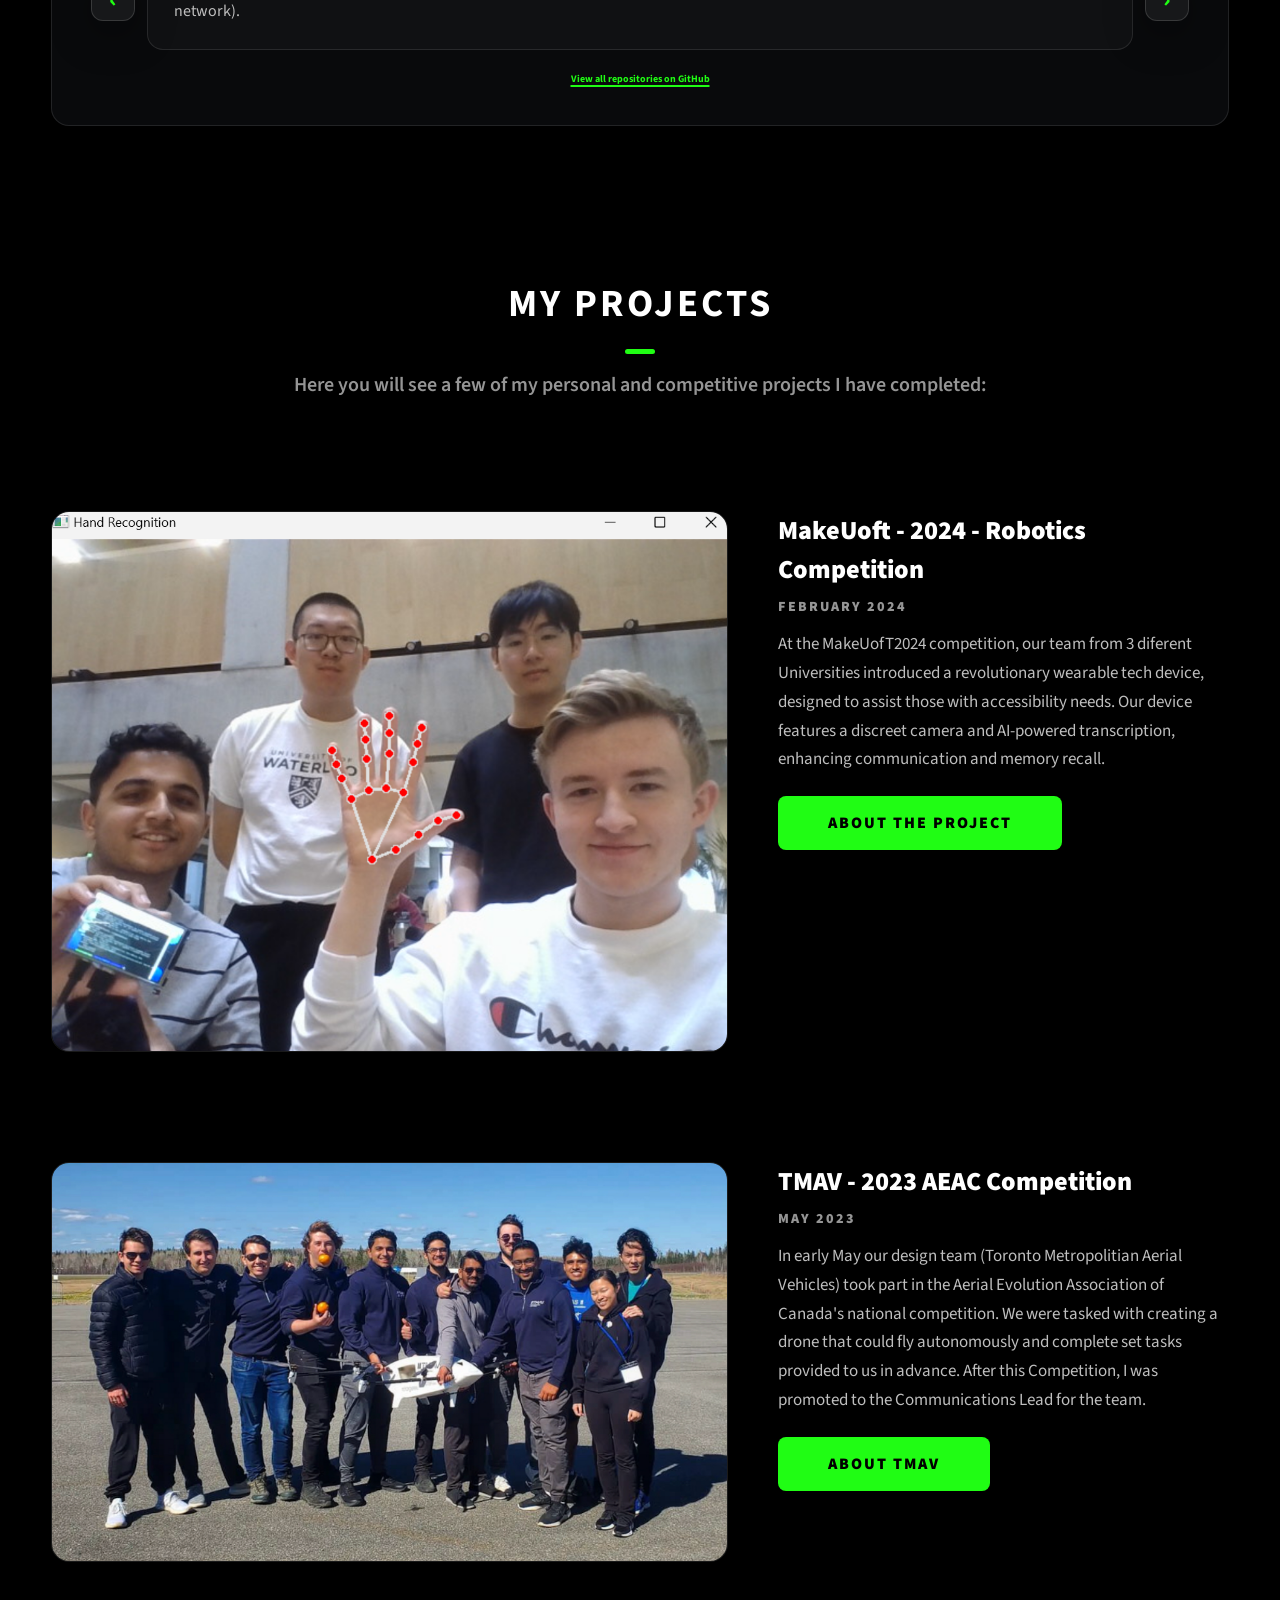
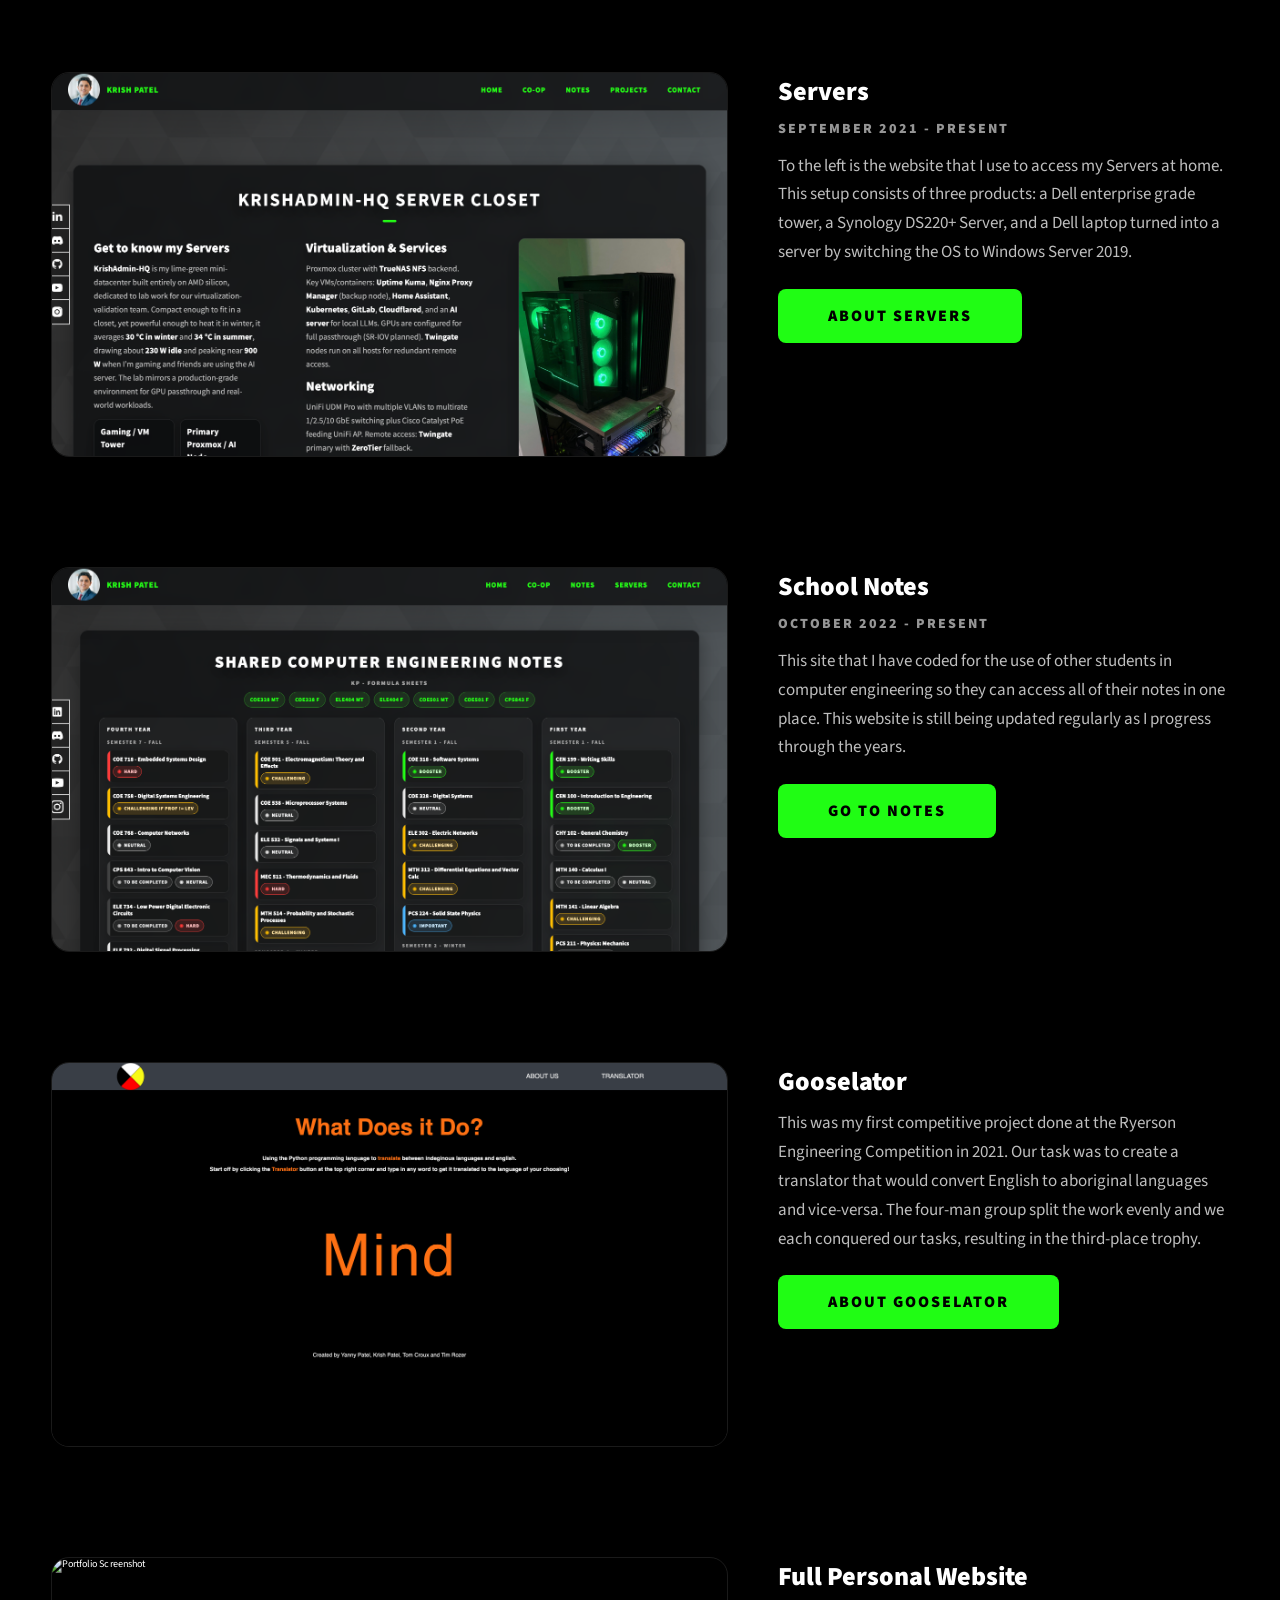
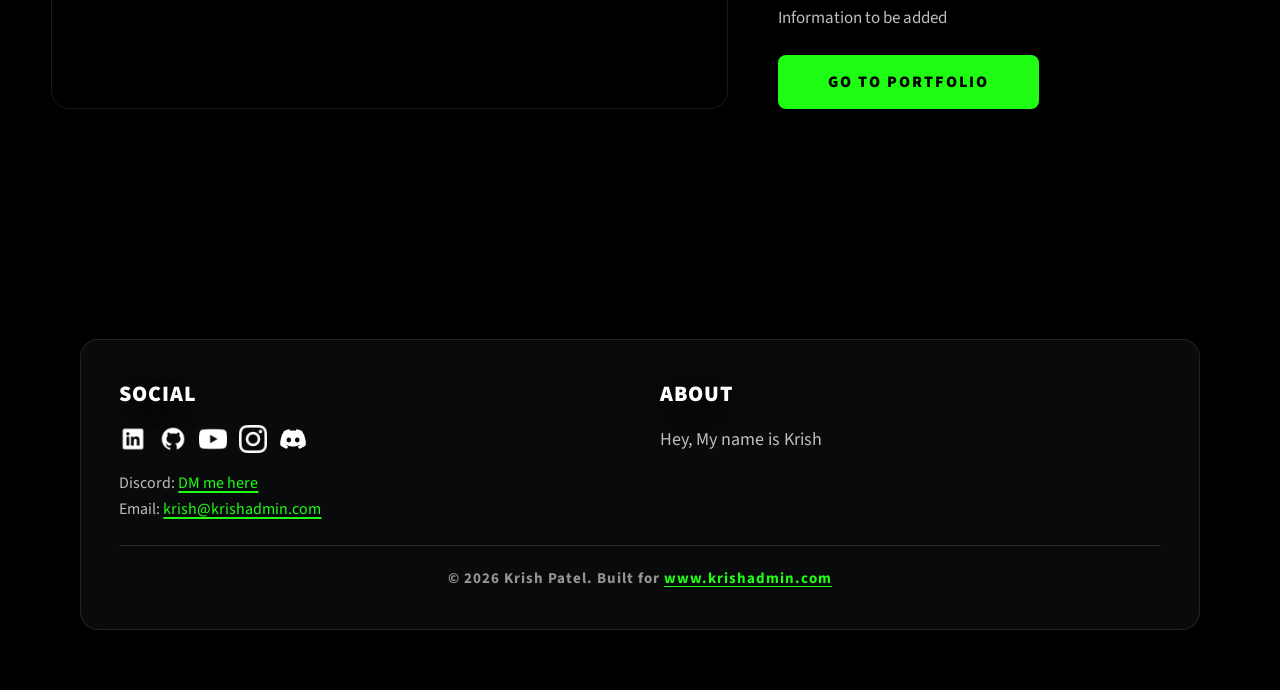
==== commit 9c5471d2: "Fixing Ham Menu for Mobile" ====
--- a/index.html
+++ b/index.html
@@ -341,7 +341,6 @@
       </div>
     </section>
 
-
     <section id="projects" class="projects sec-pad">
       <div class="main-container">
         <h2 class="heading heading-sec heading-sec__mb-bg">
@@ -487,6 +486,9 @@
         if (yearNow) yearNow.textContent = String(new Date().getFullYear());
         if (!btn || !menu) return;
 
+        if (btn.dataset.kpHamBound === "1") return;
+        btn.dataset.kpHamBound = "1";
+
         function setOpen(open) {
           btn.setAttribute("aria-expanded", open ? "true" : "false");
           btn.setAttribute("aria-label", open ? "Close menu" : "Open menu");
@@ -500,7 +502,10 @@
           setOpen(!isOpen);
         }
 
-        btn.addEventListener("click", toggle);
+        btn.addEventListener("click", function (e) {
+          e.preventDefault();
+          toggle();
+        });
 
         btn.addEventListener("keydown", function (e) {
           if (e.key === "Enter" || e.key === " ") {
@@ -515,6 +520,10 @@
           if (a) setOpen(false);
         });
 
+        document.addEventListener("click", function (e) {
+          if (!menu.contains(e.target) && !btn.contains(e.target)) setOpen(false);
+        });
+
         document.addEventListener("keydown", function (e) {
           if (e.key === "Escape") setOpen(false);
         });
@@ -525,57 +534,11 @@
 
         setOpen(false);
       })();
-      (function () {
-        var btn = document.querySelector(".header__main-ham-menu-cont");
-        var menu = document.getElementById("mobileMenu");
-        var yearNow = document.getElementById("yearNow");
-
-        if (yearNow) yearNow.textContent = String(new Date().getFullYear());
-        if (!btn || !menu) return;
-
-        function setOpen(open) {
-          btn.setAttribute("aria-expanded", open ? "true" : "false");
-          btn.setAttribute("aria-label", open ? "Close menu" : "Open menu");
-          menu.hidden = !open;
-          menu.classList.toggle("d-none", !open);
-          document.body.style.overflow = open ? "hidden" : "";
-        }
-
-        function toggle() {
-          var isOpen = btn.getAttribute("aria-expanded") === "true";
-          setOpen(!isOpen);
-        }
-
-        btn.addEventListener("click", toggle);
-
-        btn.addEventListener("keydown", function (e) {
-          if (e.key === "Enter" || e.key === " ") {
-            e.preventDefault();
-            toggle();
-          }
-          if (e.key === "Escape") setOpen(false);
-        });
-
-        menu.addEventListener("click", function (e) {
-          var a = e.target && e.target.closest ? e.target.closest("a") : null;
-          if (a) setOpen(false);
-        });
-
-        document.addEventListener("keydown", function (e) {
-          if (e.key === "Escape") setOpen(false);
-        });
-
-        window.addEventListener("resize", function () {
-          if (window.matchMedia && window.matchMedia("(min-width: 601px)").matches) setOpen(false);
-        });
-
-        setOpen(false);
-      })();
 
       (function () {
         var username = "KrishPAdmin";
         var maxRepos = 10;
-        var cacheHours = 6;
+        var cacheHours = 1;
 
         var list = document.getElementById("githubRepoList");
         var scroller = document.getElementById("githubScroller");
@@ -736,7 +699,6 @@
       })();
     </script>
 
-
     <style>
       :root {
         --accent: #20fd14;
@@ -1031,6 +993,9 @@
 
       .header__sm-menu {
         position: absolute;
+        z-index: 1100;
+        max-height: calc(100svh - var(--headerH));
+        overflow-y: auto;
         top: 100%;
         left: 0;
         background: rgba(12, 14, 16, 0.90);
@@ -1198,217 +1163,204 @@
         margin-bottom: 11rem;
       }
       @media only screen and (max-width: 56.25em) {
-        .projects__row { grid-template-columns: 1fr; grid-gap: 2rem; margin-bottom: 8rem; text-align: center; }
-      }
-
-      .projects__row-img-cont { overflow: hidden; border-radius: var(--radius); box-shadow: var(--shadow); }
-      .projects__row-img { width: 100%; display: block; object-fit: cover; }
-
-      .projects__row-content {
-        padding: 2rem 0;
-        display: flex;
-        justify-content: center;
-        flex-direction: column;
-        align-items: flex-start;
-      }
-      @media only screen and (max-width: 56.25em) { .projects__row-content { align-items: center; } }
+        .projects__row {
+          grid-template-columns: 1fr;
+          grid-gap: 3rem;
+          margin-bottom: 8rem;
+        }
+      }
+
+      .projects__row-img-cont {
+        overflow: hidden;
+        border-radius: 18px;
+        border: 1px solid rgba(255, 255, 255, 0.10);
+        box-shadow: var(--shadow);
+      }
+
+      .projects__row-img {
+        width: 100%;
+        height: 100%;
+        display: block;
+        object-fit: cover;
+        transform: scale(1.02);
+      }
 
       .projects__row-content-title {
+        font-size: 2.6rem;
         font-weight: 900;
         color: #fff;
-        font-size: 2.8rem;
+        margin-bottom: 0.8rem;
+        text-shadow: var(--titleShadow);
+      }
+
+      .projects__row-content-desc {
+        font-size: 1.7rem;
+        color: var(--textSoft);
+        line-height: 1.7;
+        margin-bottom: 2.2rem;
+      }
+
+      .projects__meta {
+        font-size: 1.4rem;
+        letter-spacing: 2px;
+        text-transform: uppercase;
+        color: var(--textSub);
+        font-weight: 900;
         margin-bottom: 1.2rem;
-        text-shadow: var(--titleShadow);
-      }
-      @media only screen and (max-width: 37.5em) { .projects__row-content-title { font-size: 2.4rem; } }
-
-      .projects__row-content-desc {
+      }
+
+      .main-footer {
+        padding: 0 0 6rem 0;
+      }
+
+      .main-footer__upper {
+        display: grid;
+        grid-template-columns: 1fr 1fr;
+        gap: 4rem;
+        margin-bottom: 2.2rem;
+      }
+
+      @media (max-width: 56.25em) {
+        .main-footer__upper {
+          grid-template-columns: 1fr;
+        }
+      }
+
+      .main-footer__social-cont {
+        display: flex;
+        gap: 1.2rem;
+        margin-top: 1.4rem;
+        flex-wrap: wrap;
+      }
+
+      .footer-emails {
+        margin-top: 1.8rem;
+        font-size: 1.6rem;
+        color: var(--textSoft);
+        line-height: 1.6;
+      }
+      .footer-emails a { color: var(--accent); text-decoration: underline; text-decoration-thickness: 2px; text-underline-offset: 3px; }
+
+      .main-footer__short-desc {
+        margin-top: 1.4rem;
         font-size: 1.8rem;
         color: var(--textSoft);
-        max-width: 60rem;
         line-height: 1.7;
+      }
+
+      .main-footer__lower {
+        padding-top: 2.2rem;
+        border-top: 1px solid rgba(255, 255, 255, 0.12);
+        font-size: 1.5rem;
+        color: var(--textSub);
+        text-align: center;
+        font-weight: 700;
+        letter-spacing: 1px;
+      }
+      .main-footer__lower a { color: var(--accent); text-decoration: underline; text-underline-offset: 3px; }
+
+      .github-strip {
+        padding: 9rem 0 3rem 0;
+      }
+
+      .github-strip__panel {
+        max-width: 118rem;
+        margin: 0 auto;
+        padding: clamp(2.4rem, 3vw, 4.4rem);
+      }
+
+      .github-strip__heading {
         margin-bottom: 3rem;
       }
 
-      .projects__meta { font-size: 1.7rem; font-weight: 800; color: var(--textSub); margin: 0 0 1rem 0; }
-
-      .main-footer { background: transparent; padding: 0 0 6rem 0; }
-      .main-footer__upper { display: flex; justify-content: space-between; gap: 4rem; padding: 0; flex-wrap: wrap; }
-      .main-footer__row-1, .main-footer__row-2 { flex: 1; min-width: 28rem; }
-
-      .main-footer__short-desc { margin-top: 2rem; color: #eee; font-size: 1.5rem; line-height: 1.7; }
-      .main-footer__social-cont { margin-top: 2rem; display: flex; align-items: center; gap: 1.2rem; flex-wrap: wrap; }
-
-      .footer-emails {
-        color: var(--textOnGlass);
-        font-size: 1.3rem;
-        line-height: 1.8;
-        margin-top: 1.2rem;
-      }
-      .footer-emails a { text-decoration: underline; text-underline-offset: 3px; }
-
-      .main-footer__lower {
-        margin-top: 4rem;
-        padding: 3.2rem 0 0 0;
-        border-top: 1px solid rgba(255, 255, 255, 0.16);
-        color: #eee;
-        font-size: 1.2rem;
-        text-align: center;
-      }
-      .main-footer__lower a { text-decoration: underline; font-weight: 900; margin-left: 2px; }
-
-      .mouse {
-        width: 25px;
-        height: 40px;
-        border: 2px solid #eee;
-        border-radius: 60px;
-        position: relative;
-        overflow: hidden;
-      }
-      .mouse::before {
-        content: "";
-        width: 5px;
-        height: 5px;
-        position: absolute;
-        top: 7px;
-        left: 50%;
-        transform: translateX(-50%);
-        background-color: #eee;
-        border-radius: 50%;
-        opacity: 1;
-        animation: wheel 1.5s infinite;
-      }
-      @keyframes wheel { to { opacity: 0; top: 27px; } }
-
-      @media (prefers-reduced-motion: reduce) {
-        html { scroll-behavior: auto; }
-        .btn, .nav-icon span { transition: none; }
-        .mouse::before { animation: none; }
-      }
-      .github-strip {
-      padding: 6rem 0 2rem 0;
-      }
-
-      .github-strip__panel {
-        max-width: 116rem;
-        margin: 0 auto;
-        padding: clamp(2.0rem, 2.6vw, 3.4rem);
-      }
-
-      .github-strip__heading {
-        margin-bottom: 2.2rem;
-      }
-
       .github-strip__controls {
-        display: flex;
-        align-items: stretch;
+        display: grid;
+        grid-template-columns: auto 1fr auto;
         gap: 1.2rem;
+        align-items: center;
       }
 
       .github-strip__btn {
-        min-width: 4.4rem;
+        width: 4.4rem;
+        height: 4.4rem;
+        border-radius: 12px;
         border: 1px solid rgba(255, 255, 255, 0.14);
         background: rgba(255, 255, 255, 0.06);
         color: var(--accent);
-        border-radius: 12px;
-        font-size: 2.8rem;
+        font-size: 2.6rem;
         font-weight: 900;
         cursor: pointer;
+        transition: filter 0.2s ease, transform 0.2s ease;
         box-shadow: var(--shadow);
-        transition: transform 0.2s ease, filter 0.2s ease;
-      }
-
-      .github-strip__btn:hover {
-        transform: translateY(-2px);
-        filter: brightness(1.08);
-      }
+      }
+      .github-strip__btn:hover { filter: brightness(1.10); transform: translateY(-1px); }
 
       .github-strip__scroller {
-        flex: 1;
         overflow-x: auto;
-        overflow-y: hidden;
+        scroll-snap-type: x mandatory;
         -webkit-overflow-scrolling: touch;
-        scroll-snap-type: x mandatory;
-        border-radius: 14px;
+        border-radius: 16px;
         border: 1px solid rgba(255, 255, 255, 0.10);
-        background: rgba(0, 0, 0, 0.16);
-      }
-
-      .github-strip__scroller:focus-visible {
-        outline: 3px solid var(--accent);
-        outline-offset: 3px;
+        background: rgba(255, 255, 255, 0.03);
       }
 
       .github-strip__list {
-        display: flex;
-        gap: 1.6rem;
-        padding: 1.2rem;
-        min-height: 16.5rem;
+        display: grid;
+        grid-auto-flow: column;
+        grid-auto-columns: minmax(240px, 320px);
+        gap: 1.2rem;
+        padding: 1.4rem;
       }
 
       .github-card {
         scroll-snap-align: start;
-        min-width: clamp(24rem, 34vw, 32rem);
-        max-width: 34rem;
+        border-radius: 16px;
+        background: rgba(12, 14, 16, 0.72);
+        border: 1px solid rgba(255, 255, 255, 0.10);
+        box-shadow: var(--shadow);
+        padding: 1.6rem;
+        display: grid;
+        gap: 1.2rem;
+        min-height: 16.5rem;
+        transition: transform 0.2s ease, filter 0.2s ease;
+      }
+      .github-card:hover { transform: translateY(-3px); filter: brightness(1.06); }
+
+      .github-card__top {
         display: flex;
-        flex-direction: column;
+        align-items: flex-start;
         justify-content: space-between;
         gap: 1.2rem;
-        padding: 1.6rem;
-        border-radius: 16px;
-        background: rgba(255, 255, 255, 0.08);
-        border: 1px solid rgba(255, 255, 255, 0.12);
-        box-shadow: var(--shadow);
-        transition: transform 0.2s ease, filter 0.2s ease;
-      }
-
-      .github-card:hover {
-        transform: translateY(-2px);
-        filter: brightness(1.06);
-      }
-
-      .github-card__top {
-        display: flex;
-        align-items: center;
-        justify-content: space-between;
-        gap: 1.2rem;
       }
 
       .github-card__name {
-        font-size: 1.7rem;
+        font-size: 1.8rem;
         font-weight: 900;
         color: #fff;
-        letter-spacing: 0.3px;
-        text-shadow: var(--titleShadow);
-        word-break: break-word;
+        letter-spacing: 1px;
       }
 
       .github-card__desc {
-        font-size: 1.45rem;
+        font-size: 1.5rem;
         color: var(--textSoft);
         line-height: 1.6;
+        min-height: 5.2rem;
       }
 
       .github-card__meta {
         display: flex;
+        justify-content: space-between;
         align-items: center;
-        justify-content: space-between;
         gap: 1.2rem;
-        margin-top: 0.2rem;
+        margin-top: 0.4rem;
+        flex-wrap: wrap;
       }
 
       .github-card__meta-left {
         display: flex;
-        align-items: center;
         gap: 0.8rem;
         flex-wrap: wrap;
-      }
-
-      .github-card__meta-right {
-        font-size: 1.2rem;
-        font-weight: 800;
-        color: var(--textSub);
-        white-space: nowrap;
+        align-items: center;
       }
 
       .github-pill {
@@ -1417,19 +1369,25 @@
         color: #000;
         background: var(--accent);
         border-radius: 999px;
-        padding: 0.5rem 0.9rem;
+        padding: 0.6rem 1.0rem;
+        letter-spacing: 1px;
+      }
+
+      .github-card__meta-right {
+        font-size: 1.2rem;
+        color: var(--textSub);
+        font-weight: 800;
+        letter-spacing: 1px;
       }
 
       .github-strip__footer {
-        margin-top: 1.6rem;
-        display: flex;
-        justify-content: center;
+        margin-top: 2.2rem;
+        text-align: center;
       }
 
       .github-strip__empty {
-        color: var(--textSub);
         font-size: 1.6rem;
-        font-weight: 800;
+        color: var(--textSoft);
         padding: 1.2rem;
       }
 
@@ -1469,4 +1427,4 @@
       }
     </style>
   </body>
-</html>+</html>
